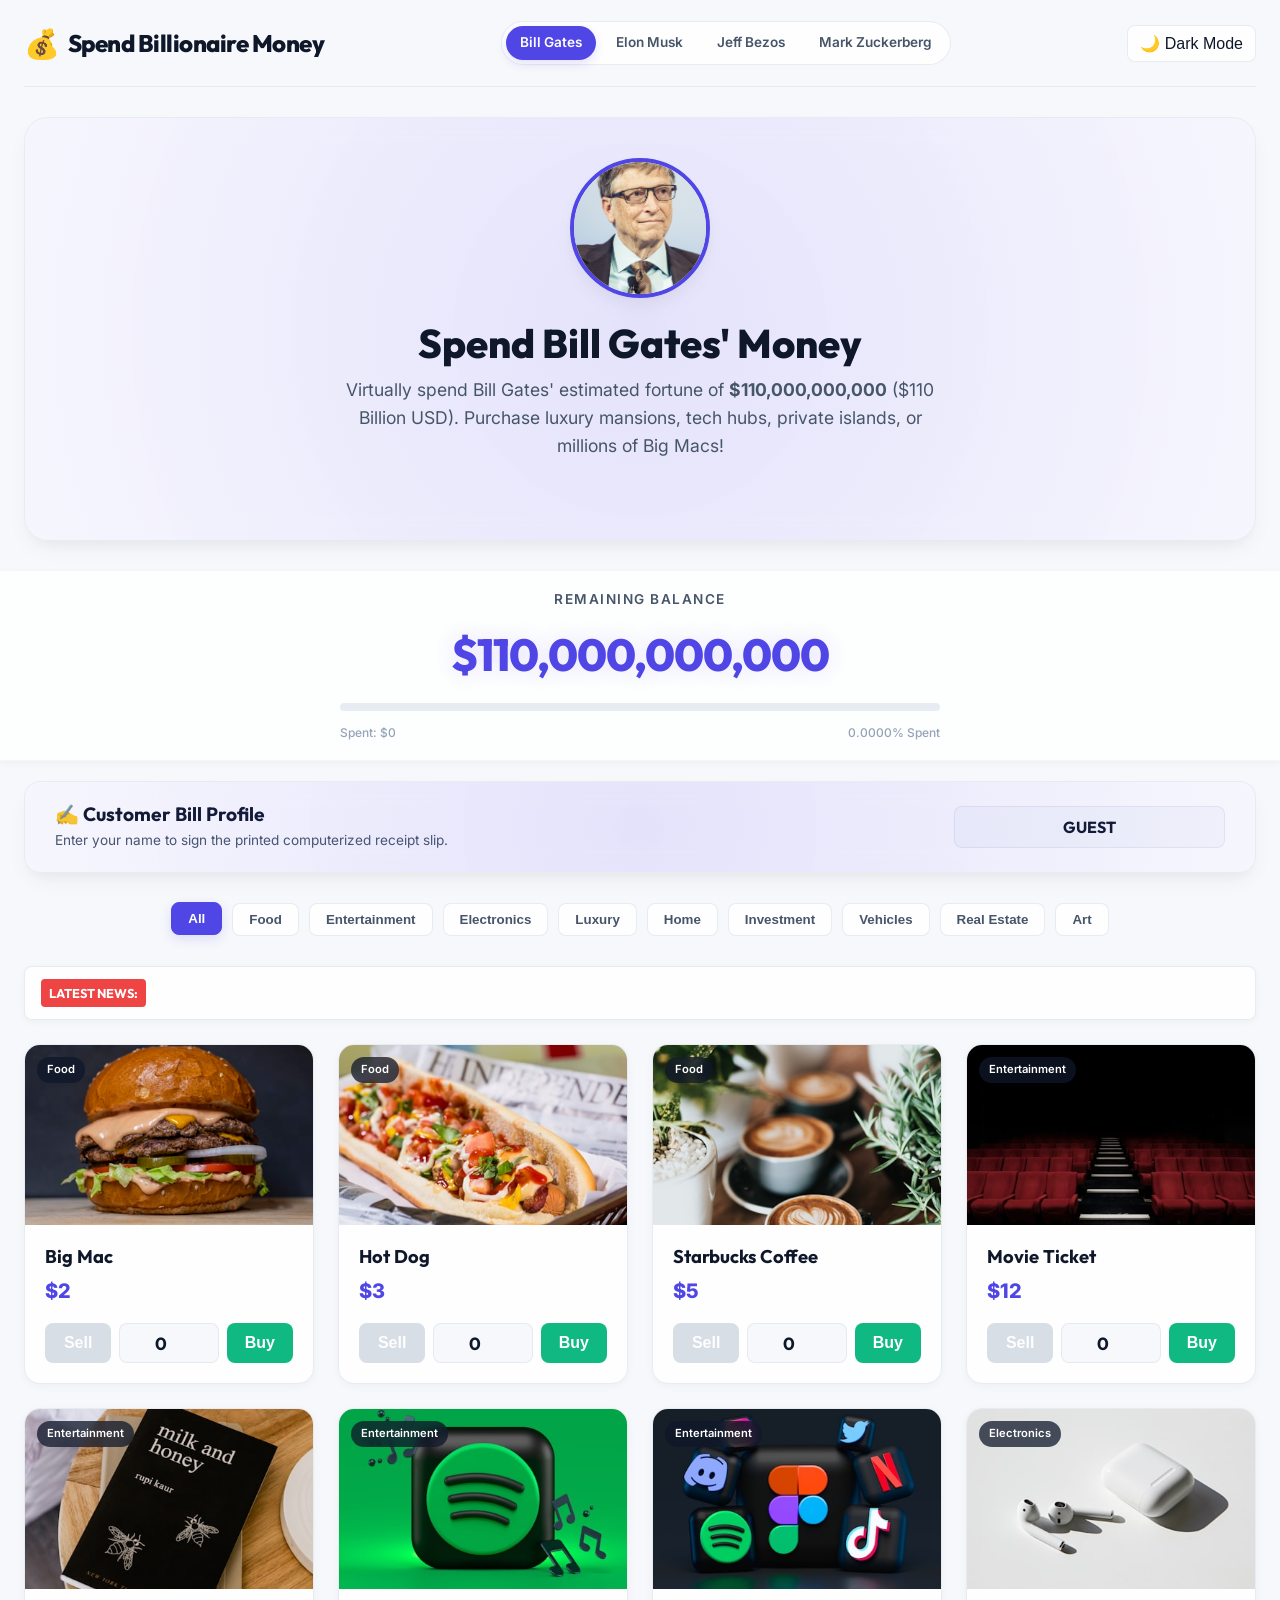
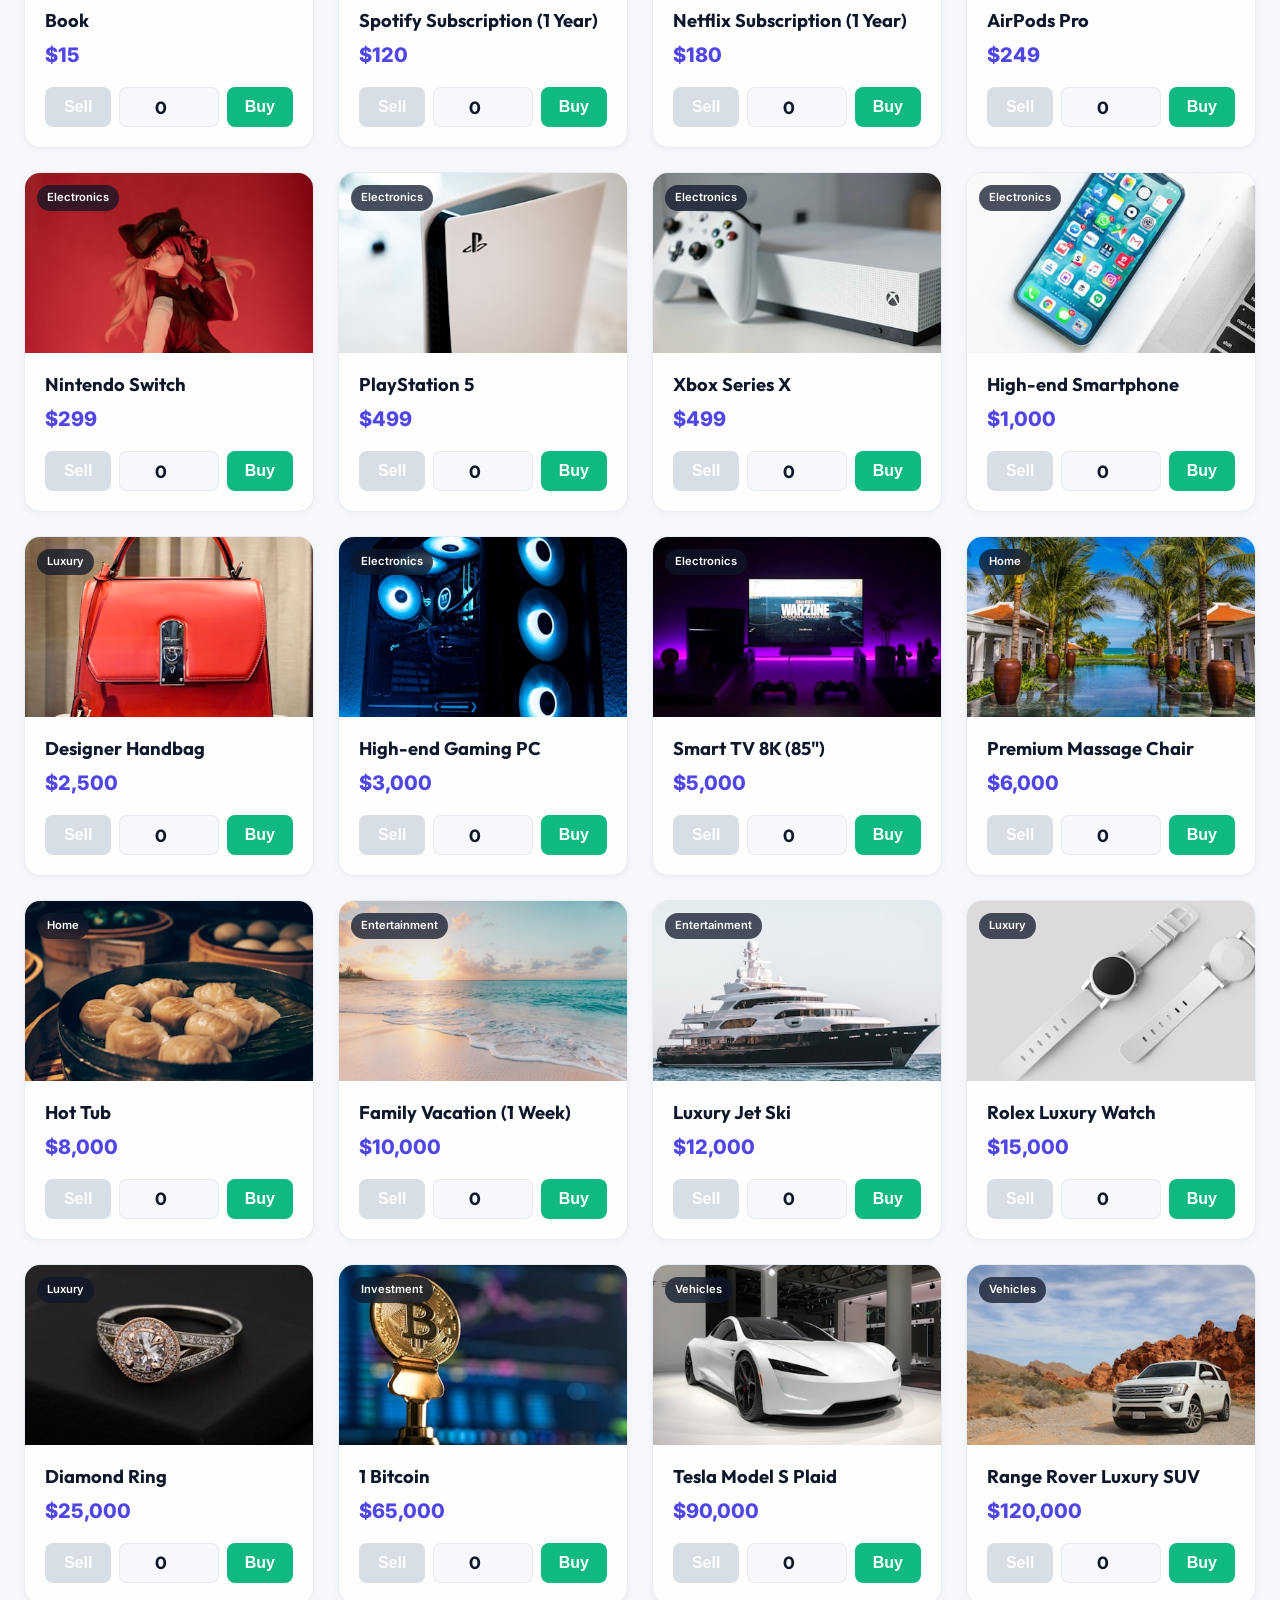
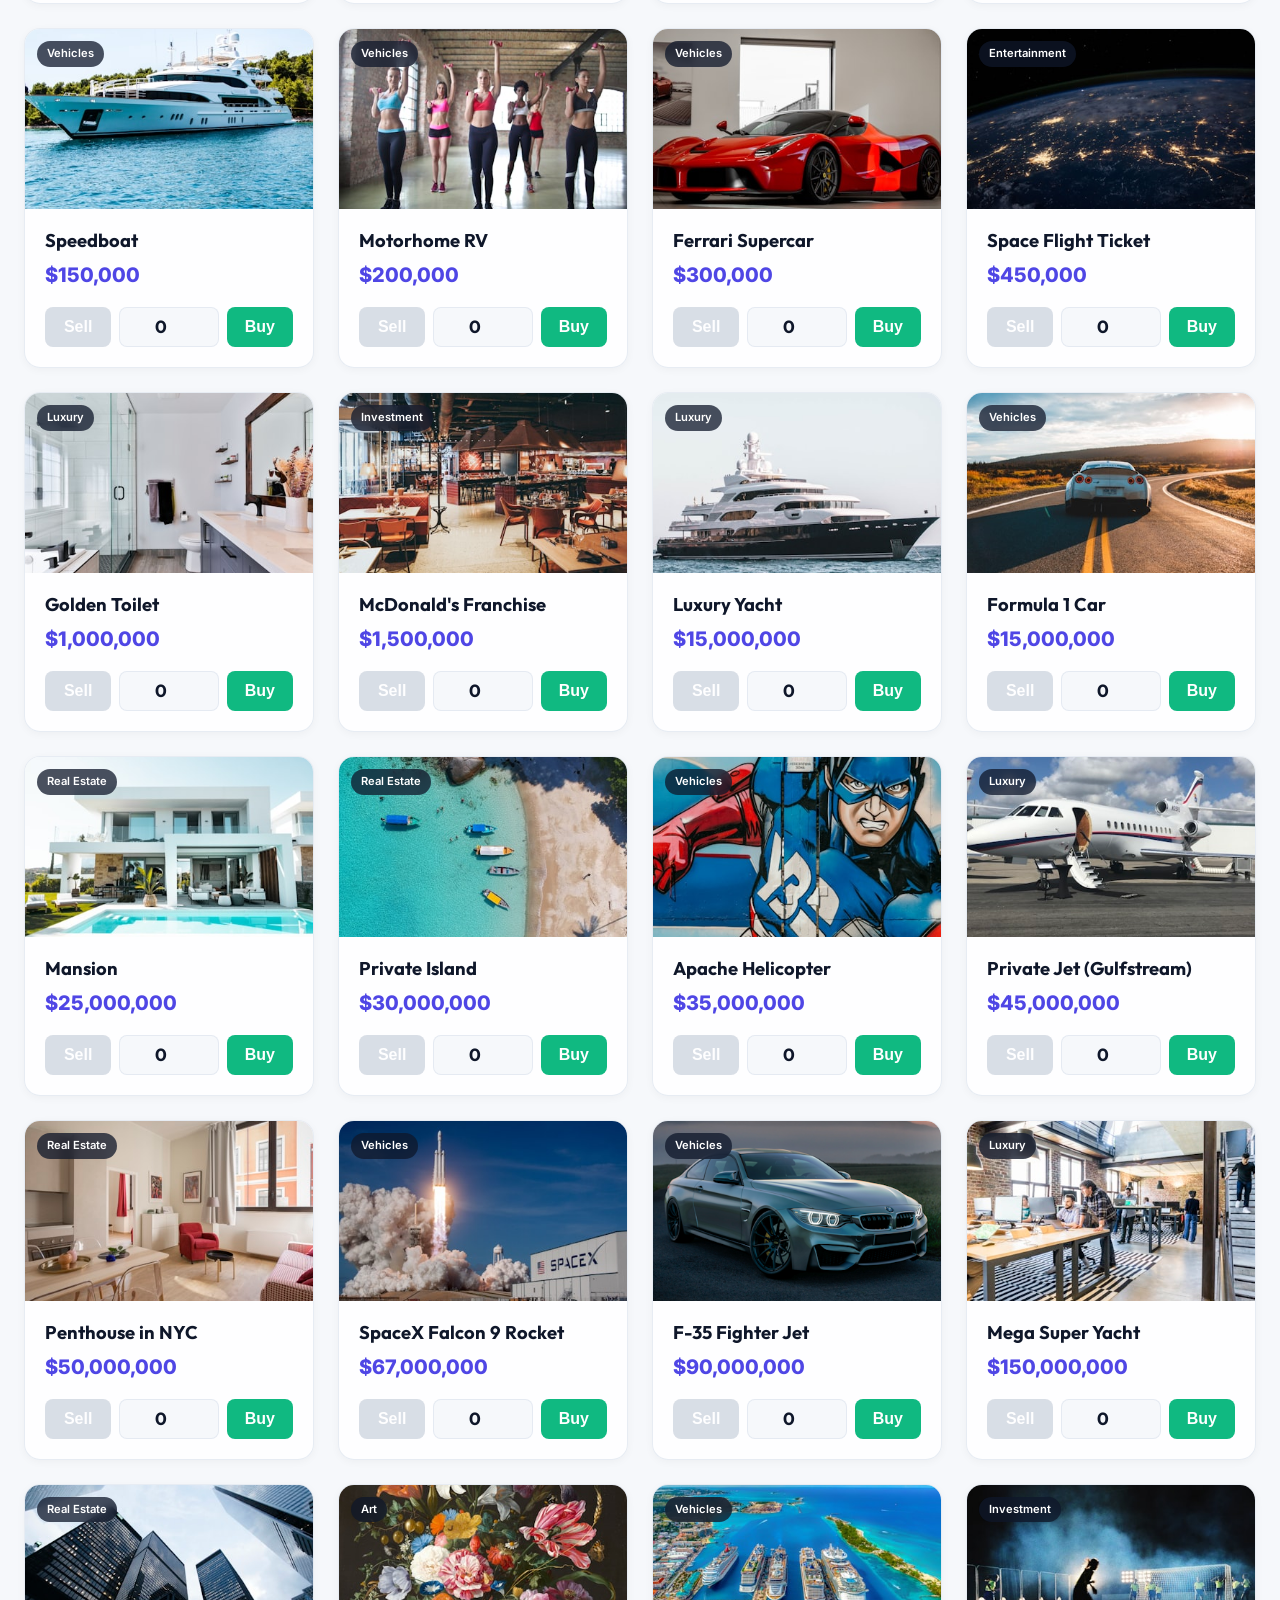
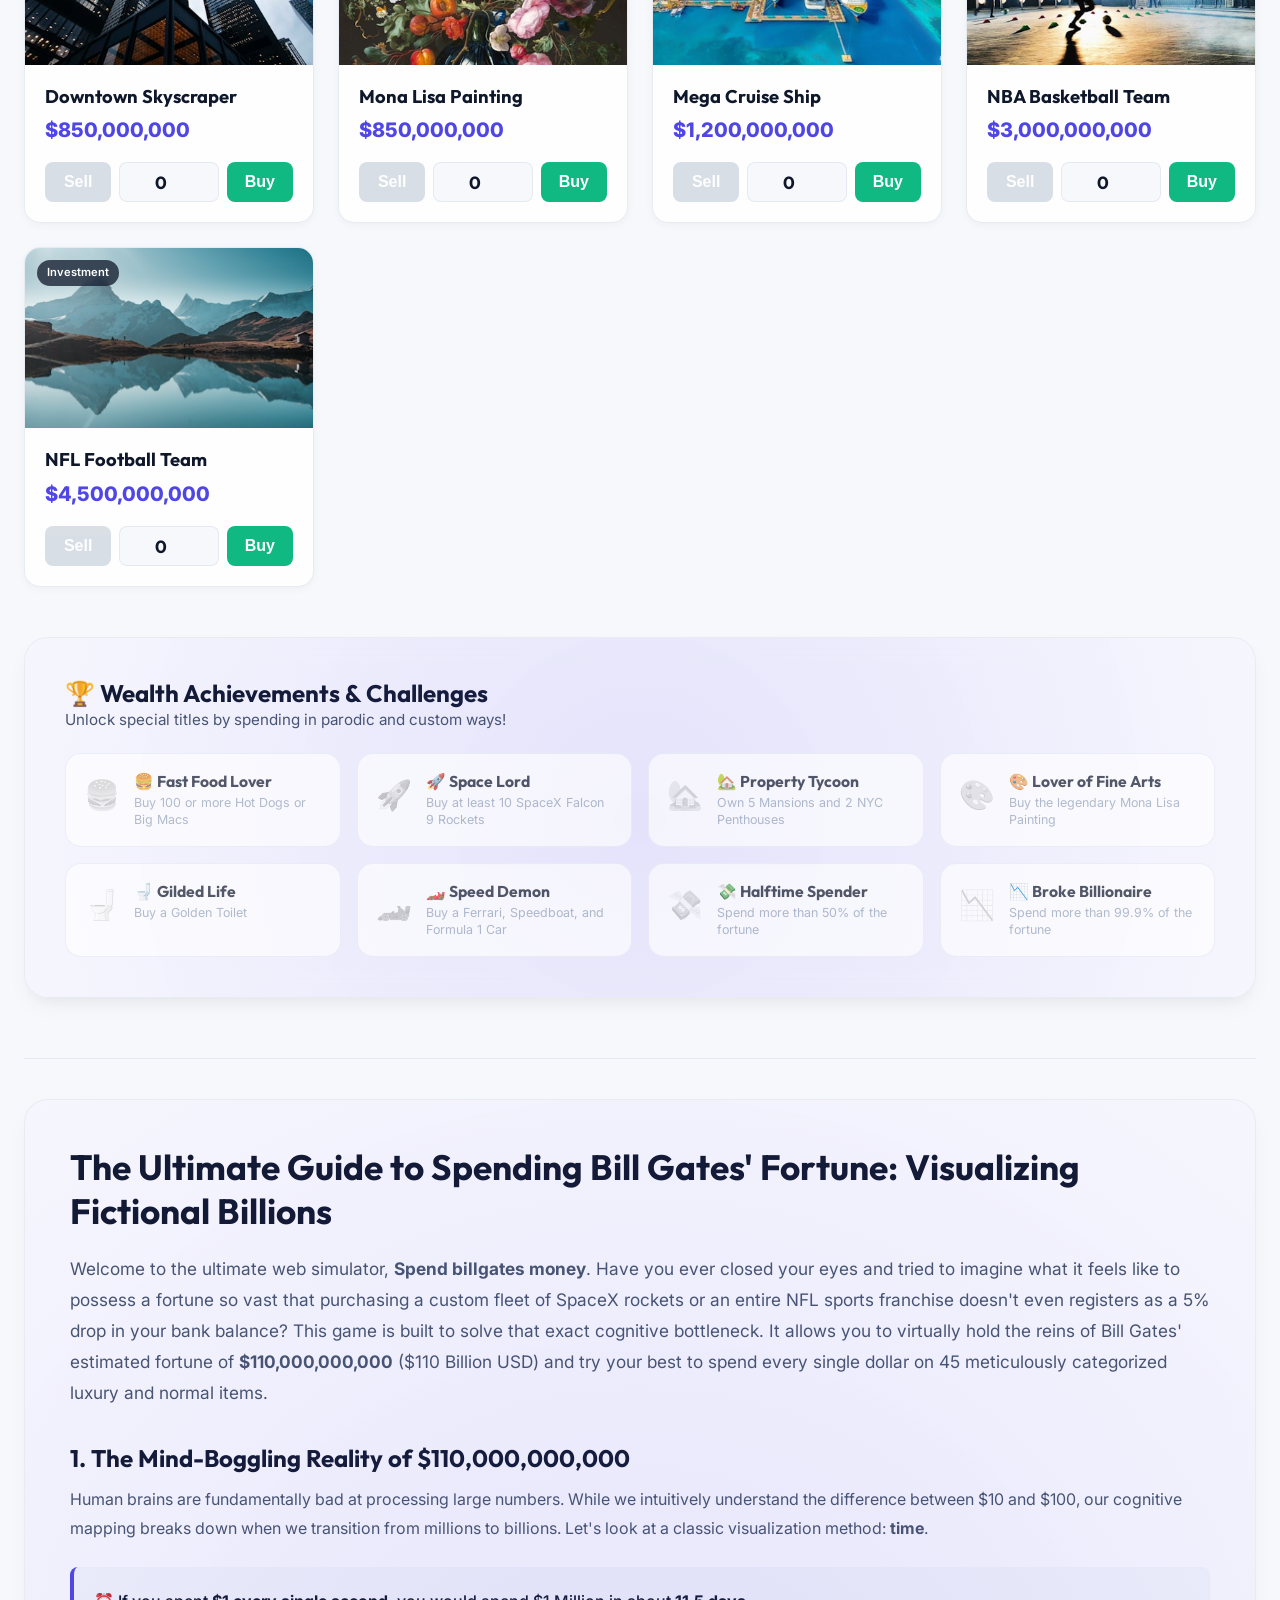
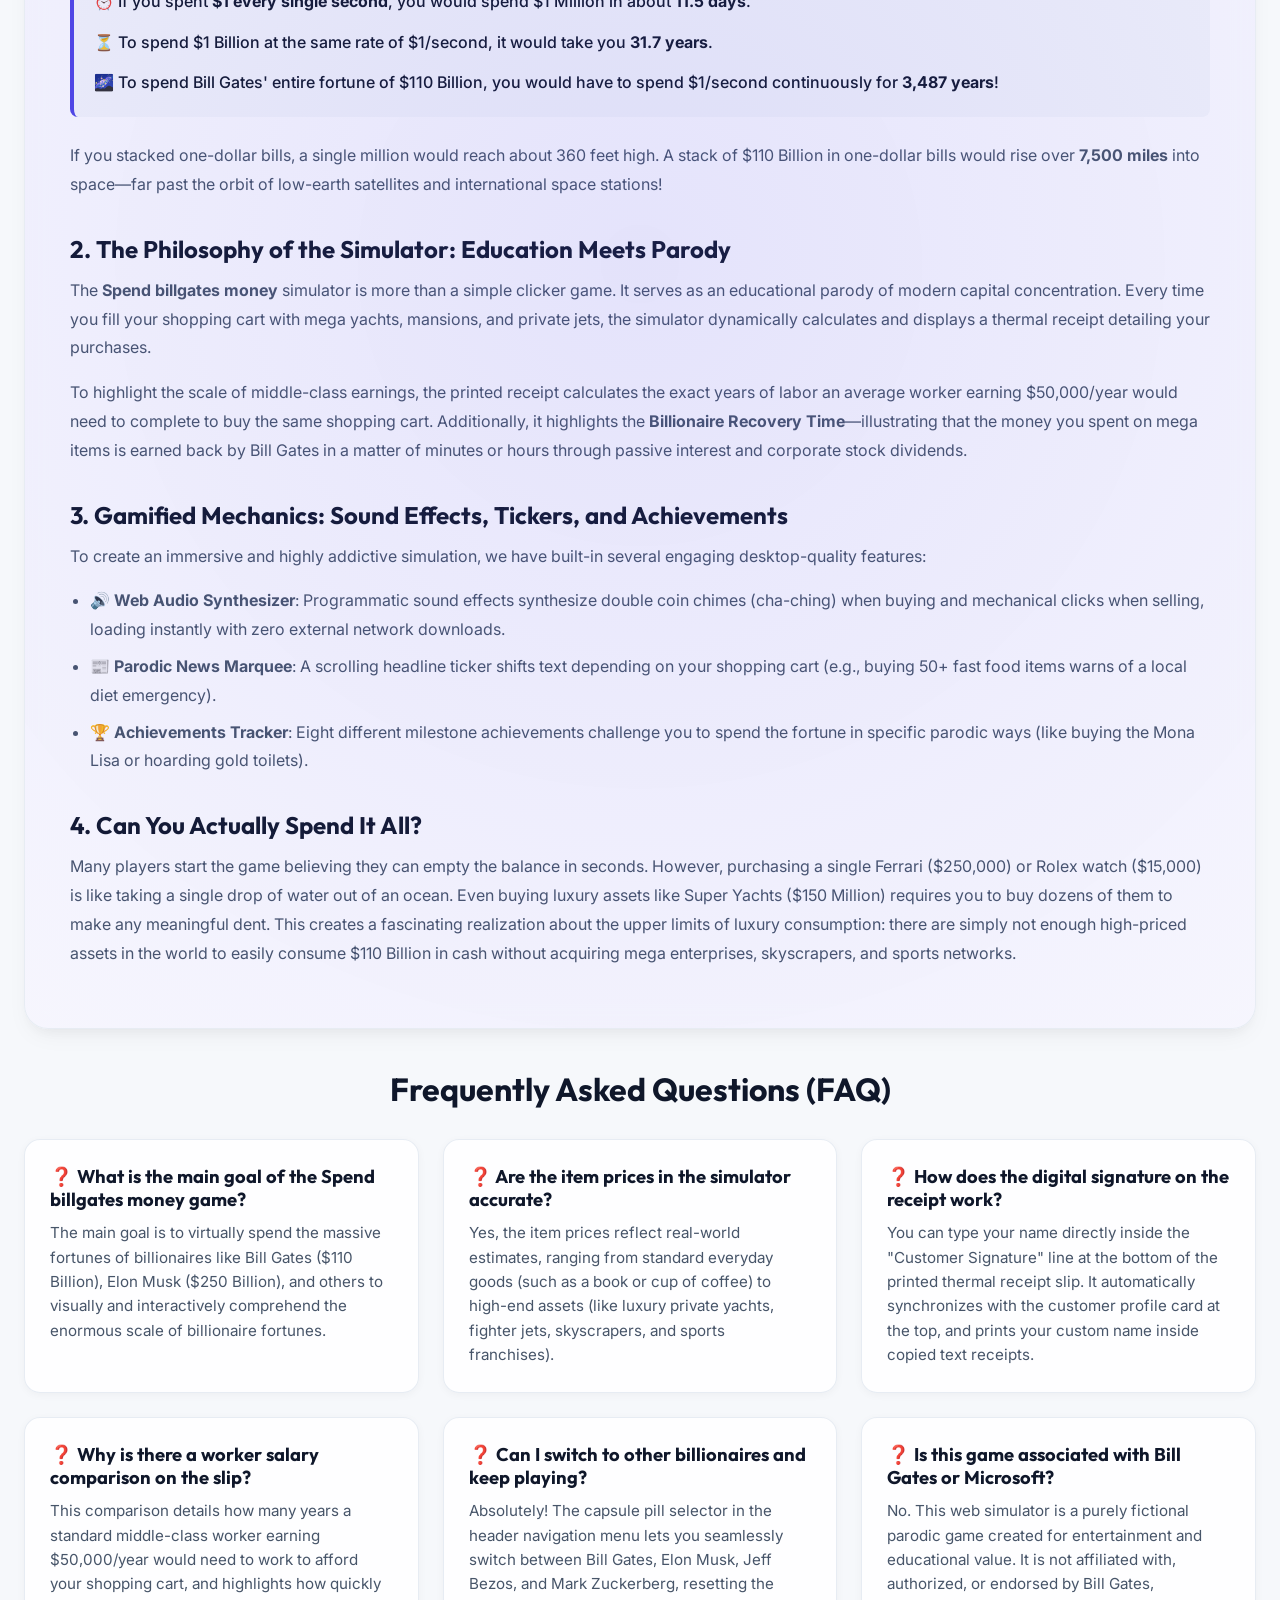
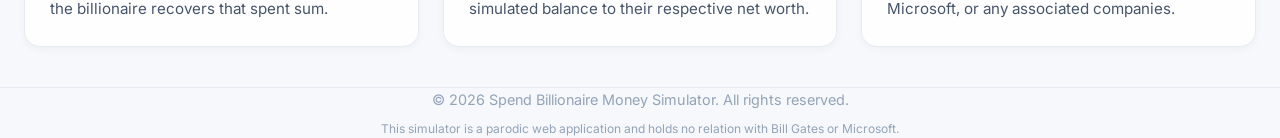
==== index.html @ e780e2b3 "Add files via upload" ====
<!DOCTYPE html>
<html lang="en" data-theme="light">
<head>
  <meta charset="UTF-8">
  <meta name="viewport" content="width=device-width, initial-scale=1.0">
  
  <!-- SEO Meta Tags -->
  <title>Spend Bill Gates Money Simulator - Virtual Game ($110 Billion)</title>
  <meta name="description" content="Play the Spend Bill Gates Money Simulator! Spend Bill Gates' massive fortune of $110 Billion on 45 luxury items, houses, and investments. Get a real-time receipt.">
  <meta name="keywords" content="spend bill gates money, bill gates simulator, bill gates money game, billionaire spending game, virtual bill gates fortune">
  <link rel="canonical" href="https://spendbillionairemoney.com/">
  
  <!-- Open Graph -->
  <meta property="og:type" content="website">
  <meta property="og:title" content="Spend Bill Gates Money Simulator - Virtual Game ($110 Billion)">
  <meta property="og:description" content="Spend Bill Gates' fortune of $110 Billion on jets, rockets, luxury yachts, and more. Generate and share your spending receipt!">
  <meta property="og:url" content="https://spendbillionairemoney.com/">
  <meta property="og:image" content="images/avatar-bill-gates.jpg">

  <!-- Style -->
  <link rel="stylesheet" href="css/style.css">

  <!-- Schema Markup -->
  <script type="application/ld+json">
  {
    "@context": "https://schema.org",
    "@type": "VideoGame",
    "name": "Spend Bill Gates Money Simulator",
    "description": "Spend Bill Gates' net worth of $110 Billion on various items in this free web simulator.",
    "genre": "Simulation",
    "playMode": "SinglePlayer",
    "applicationCategory": "Game",
    "operatingSystem": "Web Browser"
  }
  </script>
</head>
<body>

  <!-- Navigation -->
  <header class="container">
    <nav class="header-nav" style="display: flex; justify-content: space-between; align-items: center; flex-wrap: wrap; gap: 15px; padding: 20px 0;">
      <a href="index.html" class="logo" style="text-decoration: none; color: inherit; display: flex; align-items: center; gap: 8px;">
        <span class="logo-icon">💰</span> Spend Billionaire Money
      </a>
      
      <div class="nav-links-capsule">
        <a href="index.html" class="nav-link-item active-billionaire" id="nav-bill-gates">Bill Gates</a>
        <a href="spend-elon-musk-money.html" class="nav-link-item" id="nav-elon-musk">Elon Musk</a>
        <a href="spend-jeff-bezos-money.html" class="nav-link-item" id="nav-jeff-bezos">Jeff Bezos</a>
        <a href="spend-mark-zuckerberg-money.html" class="nav-link-item" id="nav-mark-zuckerberg">Mark Zuckerberg</a>
      </div>

      <div class="nav-actions">
        <button id="theme-toggle" class="theme-toggle">🌙 Dark Mode</button>
      </div>
    </nav>
  </header>

  <!-- Profile Banner -->
  <div class="container">
    <section class="hero-card">
      <div class="hero-content">
        <div class="profile-section">
          <div class="profile-avatar-container">
            <img class="profile-avatar" src="images/avatar-bill-gates.jpg" alt="Bill Gates Portrait">
          </div>
          <div>
            <h1 class="profile-title">Spend Bill Gates' Money</h1>
            <p class="profile-desc">
              Virtually spend Bill Gates' estimated fortune of <strong>$110,000,000,000</strong> ($110 Billion USD). Purchase luxury mansions, tech hubs, private islands, or millions of Big Macs!
            </p>
          </div>
        </div>
      </div>
    </section>
  </div>

  <!-- Sticky Balance Bar -->
  <div class="sticky-balance-bar">
    <div class="container balance-container">
      <div class="balance-title">Remaining Balance</div>
      <div id="balance-number" class="balance-number">$110,000,000,000</div>
      <div class="spending-progress-wrapper">
        <div id="spending-progress-bar" class="spending-progress-bar"></div>
      </div>
      <div class="spending-stats">
        <span id="stat-spent">Spent: $0</span>
        <span id="stat-percent">0.0000% Spent</span>
      </div>
    </div>
  </div>

  <!-- Filter Bar & Grid -->
  <main class="container">
    <div id="filter-bar" class="filter-bar"></div>
    <div id="items-grid" class="items-grid"></div>

    <!-- Receipt -->
    <section id="receipt-section" class="receipt-section">
      <div class="receipt-header">
        <h2 class="receipt-title">Your Receipt</h2>
        <p class="receipt-subtitle">Spend Bill Gates Money Simulator</p>
      </div>
      <div class="receipt-body">
        <div id="receipt-slip" class="receipt-slip"></div>
        <div class="receipt-actions">
          <button id="copy-receipt-btn" class="receipt-btn">📋 Copy Text Receipt</button>
          <button id="share-receipt-btn" class="receipt-btn primary">📤 Share Receipt</button>
        </div>
      </div>
    </section>
  </main>

  <!-- Screenshot Share Modal -->
  <div id="screenshot-modal" class="screenshot-modal">
    <div class="screenshot-card-wrapper">
      <button id="screenshot-close" class="screenshot-close">&times;</button>
      <div id="screenshot-slip-inner"></div>
    </div>
  </div>

  <!-- Detailed Content & FAQ Section (SEO Optimized) -->
  <section class="container" style="margin-top: 60px; margin-bottom: 40px; text-align: left;">
    <hr style="border: 0; border-top: 1px solid var(--panel-border); margin-bottom: 40px;">
    
    <!-- Long Form Article Card -->
    <div class="hero-card" style="text-align: left; padding: 45px; margin-bottom: 40px; line-height: 1.8;">
      <h2 style="font-size: 2.2rem; margin-bottom: 20px; font-family: 'Outfit', sans-serif;">The Ultimate Guide to Spending Bill Gates' Fortune: Visualizing Fictional Billions</h2>
      
      <p style="color: var(--text-secondary); margin-bottom: 24px; font-size: 1.08rem;">
        Welcome to the ultimate web simulator, <strong>Spend billgates money</strong>. Have you ever closed your eyes and tried to imagine what it feels like to possess a fortune so vast that purchasing a custom fleet of SpaceX rockets or an entire NFL sports franchise doesn't even registers as a 5% drop in your bank balance? This game is built to solve that exact cognitive bottleneck. It allows you to virtually hold the reins of Bill Gates' estimated fortune of <strong>$110,000,000,000</strong> ($110 Billion USD) and try your best to spend every single dollar on 45 meticulously categorized luxury and normal items.
      </p>

      <h3 style="font-size: 1.5rem; margin-top: 35px; margin-bottom: 12px; font-family: 'Outfit', sans-serif;">1. The Mind-Boggling Reality of $110,000,000,000</h3>
      <p style="color: var(--text-secondary); margin-bottom: 16px; font-size: 1rem;">
        Human brains are fundamentally bad at processing large numbers. While we intuitively understand the difference between $10 and $100, our cognitive mapping breaks down when we transition from millions to billions. Let's look at a classic visualization method: <strong>time</strong>.
      </p>
      <div style="background: var(--bg-color); border-left: 4px solid var(--accent-color); padding: 20px; margin: 24px 0; border-radius: var(--radius-sm);">
        <ul style="list-style-type: none; display: flex; flex-direction: column; gap: 12px; color: var(--text-primary); font-weight: 500;">
          <li>⏰ If you spent <strong>$1 every single second</strong>, you would spend $1 Million in about <strong>11.5 days</strong>.</li>
          <li>⏳ To spend $1 Billion at the same rate of $1/second, it would take you <strong>31.7 years</strong>.</li>
          <li>🌌 To spend Bill Gates' entire fortune of $110 Billion, you would have to spend $1/second continuously for <strong>3,487 years</strong>!</li>
        </ul>
      </div>
      <p style="color: var(--text-secondary); margin-bottom: 16px; font-size: 1rem;">
        If you stacked one-dollar bills, a single million would reach about 360 feet high. A stack of $110 Billion in one-dollar bills would rise over <strong>7,500 miles</strong> into space—far past the orbit of low-earth satellites and international space stations!
      </p>

      <h3 style="font-size: 1.5rem; margin-top: 35px; margin-bottom: 12px; font-family: 'Outfit', sans-serif;">2. The Philosophy of the Simulator: Education Meets Parody</h3>
      <p style="color: var(--text-secondary); margin-bottom: 16px; font-size: 1rem;">
        The <strong>Spend billgates money</strong> simulator is more than a simple clicker game. It serves as an educational parody of modern capital concentration. Every time you fill your shopping cart with mega yachts, mansions, and private jets, the simulator dynamically calculates and displays a thermal receipt detailing your purchases. 
      </p>
      <p style="color: var(--text-secondary); margin-bottom: 16px; font-size: 1rem;">
        To highlight the scale of middle-class earnings, the printed receipt calculates the exact years of labor an average worker earning $50,000/year would need to complete to buy the same shopping cart. Additionally, it highlights the <strong>Billionaire Recovery Time</strong>—illustrating that the money you spent on mega items is earned back by Bill Gates in a matter of minutes or hours through passive interest and corporate stock dividends.
      </p>

      <h3 style="font-size: 1.5rem; margin-top: 35px; margin-bottom: 12px; font-family: 'Outfit', sans-serif;">3. Gamified Mechanics: Sound Effects, Tickers, and Achievements</h3>
      <p style="color: var(--text-secondary); margin-bottom: 16px; font-size: 1rem;">
        To create an immersive and highly addictive simulation, we have built-in several engaging desktop-quality features:
      </p>
      <ul style="color: var(--text-secondary); margin-left: 20px; margin-bottom: 24px; display: flex; flex-direction: column; gap: 8px;">
        <li>🔊 <strong>Web Audio Synthesizer</strong>: Programmatic sound effects synthesize double coin chimes (cha-ching) when buying and mechanical clicks when selling, loading instantly with zero external network downloads.</li>
        <li>📰 <strong>Parodic News Marquee</strong>: A scrolling headline ticker shifts text depending on your shopping cart (e.g., buying 50+ fast food items warns of a local diet emergency).</li>
        <li>🏆 <strong>Achievements Tracker</strong>: Eight different milestone achievements challenge you to spend the fortune in specific parodic ways (like buying the Mona Lisa or hoarding gold toilets).</li>
      </ul>

      <h3 style="font-size: 1.5rem; margin-top: 35px; margin-bottom: 12px; font-family: 'Outfit', sans-serif;">4. Can You Actually Spend It All?</h3>
      <p style="color: var(--text-secondary); margin-bottom: 16px; font-size: 1rem;">
        Many players start the game believing they can empty the balance in seconds. However, purchasing a single Ferrari ($250,000) or Rolex watch ($15,000) is like taking a single drop of water out of an ocean. Even buying luxury assets like Super Yachts ($150 Million) requires you to buy dozens of them to make any meaningful dent. This creates a fascinating realization about the upper limits of luxury consumption: there are simply not enough high-priced assets in the world to easily consume $110 Billion in cash without acquiring mega enterprises, skyscrapers, and sports networks.
      </p>
    </div>

    <!-- Expanded FAQ Accordion Grid -->
    <div style="margin-bottom: 40px;">
      <h2 style="text-align: center; margin-bottom: 30px; font-size: 2rem; font-family: 'Outfit', sans-serif;">Frequently Asked Questions (FAQ)</h2>
      <div style="display: grid; grid-template-columns: repeat(auto-fit, minmax(320px, 1fr)); gap: 24px;">
        
        <!-- FAQ 1 -->
        <div style="background: var(--panel-bg); border: 1px solid var(--panel-border); padding: 25px; border-radius: var(--radius-md); box-shadow: var(--shadow-sm); display: flex; flex-direction: column; justify-content: flex-start;">
          <h3 style="font-size: 1.15rem; margin-bottom: 10px; display: flex; align-items: center; gap: 8px; font-family: 'Outfit', sans-serif;">❓ What is the main goal of the Spend billgates money game?</h3>
          <p style="color: var(--text-secondary); font-size: 0.95rem; line-height: 1.6;">
            The main goal is to virtually spend the massive fortunes of billionaires like Bill Gates ($110 Billion), Elon Musk ($250 Billion), and others to visually and interactively comprehend the enormous scale of billionaire fortunes.
          </p>
        </div>
        
        <!-- FAQ 2 -->
        <div style="background: var(--panel-bg); border: 1px solid var(--panel-border); padding: 25px; border-radius: var(--radius-md); box-shadow: var(--shadow-sm); display: flex; flex-direction: column; justify-content: flex-start;">
          <h3 style="font-size: 1.15rem; margin-bottom: 10px; display: flex; align-items: center; gap: 8px; font-family: 'Outfit', sans-serif;">❓ Are the item prices in the simulator accurate?</h3>
          <p style="color: var(--text-secondary); font-size: 0.95rem; line-height: 1.6;">
            Yes, the item prices reflect real-world estimates, ranging from standard everyday goods (such as a book or cup of coffee) to high-end assets (like luxury private yachts, fighter jets, skyscrapers, and sports franchises).
          </p>
        </div>

        <!-- FAQ 3 -->
        <div style="background: var(--panel-bg); border: 1px solid var(--panel-border); padding: 25px; border-radius: var(--radius-md); box-shadow: var(--shadow-sm); display: flex; flex-direction: column; justify-content: flex-start;">
          <h3 style="font-size: 1.15rem; margin-bottom: 10px; display: flex; align-items: center; gap: 8px; font-family: 'Outfit', sans-serif;">❓ How does the digital signature on the receipt work?</h3>
          <p style="color: var(--text-secondary); font-size: 0.95rem; line-height: 1.6;">
            You can type your name directly inside the "Customer Signature" line at the bottom of the printed thermal receipt slip. It automatically synchronizes with the customer profile card at the top, and prints your custom name inside copied text receipts.
          </p>
        </div>

        <!-- FAQ 4 -->
        <div style="background: var(--panel-bg); border: 1px solid var(--panel-border); padding: 25px; border-radius: var(--radius-md); box-shadow: var(--shadow-sm); display: flex; flex-direction: column; justify-content: flex-start;">
          <h3 style="font-size: 1.15rem; margin-bottom: 10px; display: flex; align-items: center; gap: 8px; font-family: 'Outfit', sans-serif;">❓ Why is there a worker salary comparison on the slip?</h3>
          <p style="color: var(--text-secondary); font-size: 0.95rem; line-height: 1.6;">
            This comparison details how many years a standard middle-class worker earning $50,000/year would need to work to afford your shopping cart, and highlights how quickly the billionaire recovers that spent sum.
          </p>
        </div>

        <!-- FAQ 5 -->
        <div style="background: var(--panel-bg); border: 1px solid var(--panel-border); padding: 25px; border-radius: var(--radius-md); box-shadow: var(--shadow-sm); display: flex; flex-direction: column; justify-content: flex-start;">
          <h3 style="font-size: 1.15rem; margin-bottom: 10px; display: flex; align-items: center; gap: 8px; font-family: 'Outfit', sans-serif;">❓ Can I switch to other billionaires and keep playing?</h3>
          <p style="color: var(--text-secondary); font-size: 0.95rem; line-height: 1.6;">
            Absolutely! The capsule pill selector in the header navigation menu lets you seamlessly switch between Bill Gates, Elon Musk, Jeff Bezos, and Mark Zuckerberg, resetting the simulated balance to their respective net worth.
          </p>
        </div>

        <!-- FAQ 6 -->
        <div style="background: var(--panel-bg); border: 1px solid var(--panel-border); padding: 25px; border-radius: var(--radius-md); box-shadow: var(--shadow-sm); display: flex; flex-direction: column; justify-content: flex-start;">
          <h3 style="font-size: 1.15rem; margin-bottom: 10px; display: flex; align-items: center; gap: 8px; font-family: 'Outfit', sans-serif;">❓ Is this game associated with Bill Gates or Microsoft?</h3>
          <p style="color: var(--text-secondary); font-size: 0.95rem; line-height: 1.6;">
            No. This web simulator is a purely fictional parodic game created for entertainment and educational value. It is not affiliated with, authorized, or endorsed by Bill Gates, Microsoft, or any associated companies.
          </p>
        </div>

      </div>
    </div>
  </section>

  <!-- Footer -->
  <footer class="container">
    <p>&copy; 2026 Spend Billionaire Money Simulator. All rights reserved.</p>
    <p style="font-size: 0.75rem; margin-top: 8px; color: var(--text-muted);">This simulator is a parodic web application and holds no relation with Bill Gates or Microsoft.</p>
  </footer>

  <!-- Setup Global Variables for Page & Load Controller Scripts -->
  <script>
    window.billionaireName = "Bill Gates";
    window.billionaireFortune = 110000000000;
  </script>
  <script src="js/items.js"></script>
  <script src="js/app.js"></script>
</body>
</html>
---- css/style.css ----
/* 
   Spend Billionaire Money Simulator - Style Sheet
   Includes Glassmorphism, Theme Variables, Grid Layouts, and Micro-animations.
*/

@import url('https://fonts.googleapis.com/css2?family=Courier+Prime:wght@400;700&family=Inter:wght@300;400;500;600;700&family=Outfit:wght@400;500;600;700;800&display=swap');

/* --- Custom Variables & Palette --- */
:root {
  /* Light Mode Palette */
  --bg-color: #f6f8fb;
  --panel-bg: rgba(255, 255, 255, 0.85);
  --panel-border: rgba(226, 232, 240, 0.8);
  --text-primary: #0f172a;
  --text-secondary: #475569;
  --text-muted: #94a3b8;
  
  --accent-color: #4f46e5; /* Indigo */
  --accent-glow: rgba(79, 70, 229, 0.15);
  
  --buy-btn: #10b981; /* Emerald */
  --buy-btn-hover: #059669;
  --sell-btn: #ef4444; /* Rose */
  --sell-btn-hover: #dc2626;
  
  --sticky-bg: rgba(255, 255, 255, 0.8);
  --sticky-border: rgba(241, 245, 249, 0.8);
  --shadow-sm: 0 2px 8px rgba(0, 0, 0, 0.04);
  --shadow-md: 0 10px 25px -5px rgba(0, 0, 0, 0.05), 0 8px 16px -6px rgba(0, 0, 0, 0.05);
  --shadow-lg: 0 25px 50px -12px rgba(0, 0, 0, 0.08);
  
  --radius-sm: 8px;
  --radius-md: 16px;
  --radius-lg: 24px;
}

[data-theme="dark"] {
  /* Dark Mode Palette */
  --bg-color: #0b0f19;
  --panel-bg: rgba(17, 24, 39, 0.8);
  --panel-border: rgba(31, 41, 55, 0.8);
  --text-primary: #f8fafc;
  --text-secondary: #cbd5e1;
  --text-muted: #64748b;
  
  --accent-color: #818cf8;
  --accent-glow: rgba(129, 140, 248, 0.25);
  
  --buy-btn: #34d399;
  --buy-btn-hover: #10b981;
  --sell-btn: #f87171;
  --sell-btn-hover: #ef4444;
  
  --sticky-bg: rgba(11, 15, 25, 0.85);
  --sticky-border: rgba(31, 41, 55, 0.8);
  --shadow-sm: 0 2px 8px rgba(0, 0, 0, 0.2);
  --shadow-md: 0 10px 25px -5px rgba(0, 0, 0, 0.3), 0 8px 16px -6px rgba(0, 0, 0, 0.3);
  --shadow-lg: 0 25px 50px -12px rgba(0, 0, 0, 0.45);
}

/* --- Base Reset --- */
* {
  box-sizing: border-box;
  margin: 0;
  padding: 0;
}

body {
  font-family: 'Inter', sans-serif;
  background-color: var(--bg-color);
  color: var(--text-primary);
  line-height: 1.6;
  transition: background-color 0.3s ease, color 0.3s ease;
  overflow-x: hidden;
}

h1, h2, h3, h4, h5, h6 {
  font-family: 'Outfit', sans-serif;
  font-weight: 700;
  color: var(--text-primary);
  line-height: 1.25;
}

a {
  color: var(--accent-color);
  text-decoration: none;
  transition: color 0.2s ease;
}

a:hover {
  text-decoration: underline;
}

/* --- Layout Structure --- */
.container {
  max-width: 1280px;
  margin: 0 auto;
  padding: 0 24px;
}

/* --- Navigation & Theme Switcher --- */
.header-nav {
  display: flex;
  justify-content: space-between;
  align-items: center;
  padding: 20px 0;
  border-bottom: 1px solid var(--panel-border);
}

.logo {
  font-family: 'Outfit', sans-serif;
  font-size: 1.5rem;
  font-weight: 800;
  letter-spacing: -0.5px;
  display: flex;
  align-items: center;
  gap: 8px;
}

.logo-icon {
  font-size: 1.8rem;
}

.nav-actions {
  display: flex;
  align-items: center;
  gap: 16px;
}

.nav-links {
  display: flex;
  gap: 20px;
  list-style: none;
}

.nav-links a {
  font-weight: 500;
  color: var(--text-secondary);
}

.nav-links a:hover {
  color: var(--accent-color);
  text-decoration: none;
}

.theme-toggle {
  background: none;
  border: 1px solid var(--panel-border);
  color: var(--text-primary);
  cursor: pointer;
  padding: 8px 12px;
  border-radius: var(--radius-sm);
  display: flex;
  align-items: center;
  justify-content: center;
  font-size: 1rem;
  transition: all 0.2s;
  background-color: var(--panel-bg);
}

.theme-toggle:hover {
  border-color: var(--accent-color);
  transform: translateY(-1px);
}

/* --- Glassmorphic Hero Cards --- */
.hero-card {
  background: var(--panel-bg);
  border: 1px solid var(--panel-border);
  backdrop-filter: blur(12px);
  -webkit-backdrop-filter: blur(12px);
  border-radius: var(--radius-lg);
  padding: 40px;
  margin-top: 30px;
  margin-bottom: 30px;
  box-shadow: var(--shadow-md);
  text-align: center;
  position: relative;
  overflow: hidden;
}

.hero-card::before {
  content: '';
  position: absolute;
  top: -50%;
  left: -50%;
  width: 200%;
  height: 200%;
  background: radial-gradient(circle, var(--accent-glow) 0%, transparent 70%);
  z-index: 0;
  pointer-events: none;
}

.hero-content {
  position: relative;
  z-index: 1;
}

/* --- Billionaire Profile Header --- */
.profile-section {
  display: flex;
  flex-direction: column;
  align-items: center;
  gap: 20px;
  margin-bottom: 40px;
}

.profile-avatar-container {
  width: 140px;
  height: 140px;
  border-radius: 50%;
  overflow: hidden;
  border: 4px solid var(--accent-color);
  box-shadow: var(--shadow-md);
  position: relative;
}

.profile-avatar {
  width: 100%;
  height: 100%;
  object-fit: cover;
}

.profile-title {
  font-size: 2.5rem;
  font-weight: 800;
  margin-bottom: 8px;
}

.profile-desc {
  font-size: 1.1rem;
  color: var(--text-secondary);
  max-width: 600px;
  margin: 0 auto;
}

/* --- Sticky Balance Tracker Banner --- */
.sticky-balance-bar {
  position: sticky;
  top: 0;
  z-index: 100;
  background: var(--sticky-bg);
  border-bottom: 1px solid var(--sticky-border);
  backdrop-filter: blur(16px);
  -webkit-backdrop-filter: blur(16px);
  padding: 18px 0;
  box-shadow: var(--shadow-sm);
  transition: all 0.3s;
}

.balance-container {
  display: flex;
  flex-direction: column;
  align-items: center;
  justify-content: center;
  gap: 8px;
}

.balance-title {
  font-size: 0.85rem;
  text-transform: uppercase;
  letter-spacing: 1.5px;
  color: var(--text-secondary);
  font-weight: 600;
}

.balance-number {
  font-family: 'Outfit', sans-serif;
  font-size: 2.8rem;
  font-weight: 800;
  color: var(--accent-color);
  letter-spacing: -1px;
  text-shadow: 0 0 20px var(--accent-glow);
  transition: color 0.1s ease;
}

.spending-progress-wrapper {
  width: 100%;
  max-width: 600px;
  height: 8px;
  background: var(--panel-border);
  border-radius: 4px;
  overflow: hidden;
  margin-top: 4px;
  position: relative;
}

.spending-progress-bar {
  height: 100%;
  width: 0%;
  background: linear-gradient(90deg, var(--accent-color), var(--buy-btn));
  border-radius: 4px;
  transition: width 0.3s cubic-bezier(0.1, 0.8, 0.3, 1);
}

.spending-stats {
  display: flex;
  justify-content: space-between;
  width: 100%;
  max-width: 600px;
  font-size: 0.75rem;
  color: var(--text-muted);
  font-weight: 500;
  margin-top: 4px;
}

/* --- Category Filter Bar --- */
.filter-bar {
  display: flex;
  justify-content: center;
  gap: 10px;
  margin: 30px 0;
  flex-wrap: wrap;
}

.filter-btn {
  background: var(--panel-bg);
  border: 1px solid var(--panel-border);
  color: var(--text-secondary);
  padding: 8px 16px;
  border-radius: var(--radius-sm);
  cursor: pointer;
  font-weight: 600;
  transition: all 0.2s ease;
}

.filter-btn:hover, .filter-btn.active {
  background: var(--accent-color);
  color: #fff;
  border-color: var(--accent-color);
  box-shadow: 0 4px 12px var(--accent-glow);
  transform: translateY(-1px);
}

/* --- Items Grid --- */
.items-grid {
  display: grid;
  grid-template-columns: repeat(auto-fill, minmax(250px, 1fr));
  gap: 24px;
  margin-bottom: 50px;
}

.item-card {
  background: var(--panel-bg);
  border: 1px solid var(--panel-border);
  border-radius: var(--radius-md);
  overflow: hidden;
  box-shadow: var(--shadow-sm);
  transition: all 0.3s cubic-bezier(0.4, 0, 0.2, 1);
  display: flex;
  flex-direction: column;
}

.item-card:hover {
  transform: translateY(-6px);
  box-shadow: var(--shadow-md);
  border-color: var(--accent-color);
}

.item-img-container {
  height: 180px;
  position: relative;
  overflow: hidden;
  background-color: #e2e8f0;
}

.item-img {
  width: 100%;
  height: 100%;
  object-fit: cover;
  transition: transform 0.5s ease;
}

.item-card:hover .item-img {
  transform: scale(1.06);
}

.item-badge {
  position: absolute;
  top: 12px;
  left: 12px;
  background: rgba(15, 23, 42, 0.75);
  color: #fff;
  padding: 4px 10px;
  font-size: 0.7rem;
  font-weight: 600;
  border-radius: 20px;
  backdrop-filter: blur(4px);
}

.item-info {
  padding: 20px;
  flex-grow: 1;
  display: flex;
  flex-direction: column;
}

.item-name {
  font-size: 1.15rem;
  font-weight: 700;
  margin-bottom: 6px;
  line-height: 1.3;
}

.item-price {
  font-size: 1.25rem;
  color: var(--accent-color);
  font-weight: 800;
  margin-bottom: 16px;
  margin-top: auto;
}

.item-controls {
  display: grid;
  grid-template-columns: 2fr 3fr 2fr;
  gap: 8px;
  align-items: center;
}

.control-btn {
  border: none;
  color: #fff;
  font-size: 1rem;
  font-weight: 700;
  height: 40px;
  border-radius: var(--radius-sm);
  cursor: pointer;
  transition: all 0.2s ease;
  display: flex;
  align-items: center;
  justify-content: center;
}

.control-btn.sell {
  background-color: var(--sell-btn);
}

.control-btn.sell:hover:not(:disabled) {
  background-color: var(--sell-btn-hover);
}

.control-btn.buy {
  background-color: var(--buy-btn);
}

.control-btn.buy:hover:not(:disabled) {
  background-color: var(--buy-btn-hover);
}

.control-btn:disabled {
  background-color: var(--text-muted);
  opacity: 0.35;
  cursor: not-allowed;
}

.item-qty-input {
  width: 100%;
  height: 40px;
  border: 1px solid var(--panel-border);
  background: var(--bg-color);
  color: var(--text-primary);
  text-align: center;
  font-family: 'Outfit', sans-serif;
  font-size: 1.1rem;
  font-weight: 700;
  border-radius: var(--radius-sm);
  outline: none;
  transition: border-color 0.2s;
}

.item-qty-input:focus {
  border-color: var(--accent-color);
}

/* --- Thermal Print Receipt --- */
.receipt-section {
  max-width: 440px;
  margin: 40px auto 60px;
  display: none;
  animation: slideUp 0.4s ease-out;
}

@keyframes slideUp {
  from { opacity: 0; transform: translateY(20px); }
  to { opacity: 1; transform: translateY(0); }
}

.receipt-slip {
  background: #fdfbf7;
  color: #1a1a1a;
  padding: 35px 24px 25px;
  font-family: 'Courier Prime', 'Courier New', monospace;
  position: relative;
  box-shadow: 0 15px 35px rgba(0, 0, 0, 0.12), 0 3px 10px rgba(0, 0, 0, 0.05);
  margin: 0 auto;
  border-left: 1px solid rgba(0, 0, 0, 0.03);
  border-right: 1px solid rgba(0, 0, 0, 0.03);
}

/* Jagged top/bottom edge for real paper rip look */
.receipt-slip::before {
  content: "";
  position: absolute;
  top: -8px;
  left: 0;
  width: 100%;
  height: 8px;
  background: linear-gradient(-135deg, transparent 4px, #fdfbf7 0), linear-gradient(135deg, transparent 4px, #fdfbf7 0);
  background-position: left top;
  background-repeat: repeat-x;
  background-size: 8px 8px;
  z-index: 10;
}

.receipt-slip::after {
  content: "";
  position: absolute;
  bottom: -8px;
  left: 0;
  width: 100%;
  height: 8px;
  background: linear-gradient(-45deg, transparent 4px, #fdfbf7 0), linear-gradient(45deg, transparent 4px, #fdfbf7 0);
  background-position: left bottom;
  background-repeat: repeat-x;
  background-size: 8px 8px;
  z-index: 10;
}

/* Ensure receipt elements have pure black ink font */
.receipt-slip h2, .receipt-slip h3, .receipt-slip p, .receipt-slip span, .receipt-slip div, .receipt-slip td {
  color: #1a1a1a !important;
  font-family: 'Courier Prime', 'Courier New', monospace !important;
}

.receipt-slip-title {
  font-size: 1.35rem;
  font-weight: 700;
  text-align: center;
  text-transform: uppercase;
  margin-bottom: 2px;
  letter-spacing: -0.5px;
}

.receipt-slip-subtitle {
  font-size: 0.75rem;
  text-align: center;
  margin-bottom: 2px;
  text-transform: uppercase;
  color: #555 !important;
}

.receipt-slip-divider {
  border-top: 1px dashed #555;
  margin: 10px 0;
}

.receipt-slip-double-divider {
  border-top: 3px double #333;
  margin: 10px 0;
}

.receipt-slip-meta {
  font-size: 0.8rem;
  display: flex;
  flex-direction: column;
  gap: 2px;
  margin-bottom: 10px;
}

.receipt-slip-meta-line {
  display: flex;
  justify-content: space-between;
}

.receipt-slip-items-header {
  font-weight: 700;
  font-size: 0.82rem;
  display: flex;
  justify-content: space-between;
  margin-bottom: 6px;
  border-bottom: 1px solid #555;
  padding-bottom: 4px;
}

.receipt-slip-items {
  display: flex;
  flex-direction: column;
  gap: 6px;
}

.receipt-slip-line {
  display: flex;
  justify-content: space-between;
  font-size: 0.82rem;
  gap: 8px;
}

.receipt-slip-item-left {
  flex-grow: 1;
  white-space: nowrap;
  overflow: hidden;
  text-overflow: clip;
  display: flex;
}

.receipt-slip-item-left::after {
  content: " ................................................................................................................................................";
  color: #999;
  font-weight: 300;
}

.receipt-slip-item-price {
  white-space: nowrap;
  font-weight: 700;
}

.receipt-slip-summary {
  display: flex;
  flex-direction: column;
  gap: 4px;
  margin-top: 10px;
}

.receipt-slip-summary-line {
  display: flex;
  justify-content: space-between;
  font-size: 0.85rem;
}

.receipt-slip-summary-line.bold {
  font-weight: 700;
  font-size: 1.05rem;
}

.receipt-slip-footer {
  text-align: center;
  font-size: 0.78rem;
  margin-top: 18px;
  text-transform: uppercase;
  line-height: 1.4;
}

.receipt-slip-barcode {
  width: 100%;
  max-width: 240px;
  height: 38px;
  margin: 14px auto 4px;
  background: repeating-linear-gradient(90deg, 
    #111, #111 2px, 
    transparent 2px, transparent 4px, 
    #111 4px, #111 7px, 
    transparent 7px, transparent 9px,
    #111 9px, #111 10px,
    transparent 10px, transparent 13px,
    #111 13px, #111 16px,
    transparent 16px, transparent 18px
  );
}

.receipt-slip-barcode-text {
  text-align: center;
  font-size: 0.72rem;
  letter-spacing: 2px;
  margin-top: 2px;
  color: #333 !important;
}

.receipt-actions {
  display: flex;
  gap: 12px;
  margin-top: 20px;
}

.receipt-btn {
  flex: 1;
  height: 48px;
  border: 1px solid var(--panel-border);
  border-radius: var(--radius-sm);
  cursor: pointer;
  font-weight: 600;
  font-size: 0.95rem;
  display: flex;
  align-items: center;
  justify-content: center;
  gap: 8px;
  transition: all 0.2s;
  background: var(--panel-bg);
  color: var(--text-primary);
}

.receipt-btn.primary {
  background: var(--accent-color);
  color: #fff;
  border-color: var(--accent-color);
}

.receipt-btn.primary:hover {
  background: #4338ca;
  box-shadow: 0 4px 12px var(--accent-glow);
}

.receipt-btn:not(.primary):hover {
  background: var(--panel-border);
}

/* --- Screenshot Preview Popup / Modal --- */
.screenshot-modal {
  position: fixed;
  top: 0;
  left: 0;
  width: 100vw;
  height: 100vh;
  background: rgba(0, 0, 0, 0.75);
  backdrop-filter: blur(8px);
  z-index: 1000;
  display: none;
  align-items: center;
  justify-content: center;
  padding: 20px;
}

.screenshot-card-wrapper {
  position: relative;
  width: 100%;
  max-width: 440px;
  animation: zoomIn 0.3s cubic-bezier(0.16, 1, 0.3, 1);
}

.screenshot-close {
  position: absolute;
  top: -16px;
  right: -16px;
  background: #fdfbf7;
  border: 1px solid #1a1a1a;
  color: #1a1a1a;
  width: 36px;
  height: 36px;
  border-radius: 50%;
  display: flex;
  align-items: center;
  justify-content: center;
  font-weight: 700;
  font-size: 1.2rem;
  cursor: pointer;
  z-index: 20;
  transition: all 0.2s;
  box-shadow: 0 4px 12px rgba(0,0,0,0.25);
}

.screenshot-close:hover {
  transform: scale(1.1);
  background-color: var(--sell-btn);
  color: #fff;
}

@keyframes zoomIn {
  from { opacity: 0; transform: scale(0.9); }
  to { opacity: 1; transform: scale(1); }
}

/* --- Billionaire Switcher / Hub Cards --- */
.hub-grid {
  display: grid;
  grid-template-columns: repeat(auto-fit, minmax(260px, 1fr));
  gap: 24px;
  margin-top: 40px;
  margin-bottom: 50px;
}

.hub-card {
  background: var(--panel-bg);
  border: 1px solid var(--panel-border);
  border-radius: var(--radius-lg);
  padding: 30px;
  text-align: center;
  box-shadow: var(--shadow-sm);
  transition: all 0.3s cubic-bezier(0.4, 0, 0.2, 1);
  display: flex;
  flex-direction: column;
  align-items: center;
}

.hub-card:hover {
  transform: translateY(-8px);
  box-shadow: var(--shadow-md);
  border-color: var(--accent-color);
}

.hub-avatar-container {
  width: 100px;
  height: 100px;
  border-radius: 50%;
  overflow: hidden;
  margin-bottom: 20px;
  border: 3px solid var(--accent-color);
}

.hub-avatar {
  width: 100%;
  height: 100%;
  object-fit: cover;
}

.hub-fortune {
  font-family: 'Outfit', sans-serif;
  font-size: 1.6rem;
  font-weight: 800;
  color: var(--buy-btn);
  margin: 10px 0 16px;
}

.hub-btn {
  background: var(--accent-color);
  color: #fff;
  border: none;
  border-radius: var(--radius-sm);
  padding: 10px 24px;
  font-weight: 600;
  cursor: pointer;
  transition: all 0.2s;
  display: inline-block;
  margin-top: auto;
}

.hub-btn:hover {
  background: #4338ca;
  text-decoration: none;
  box-shadow: 0 4px 12px var(--accent-glow);
}

/* --- FAQ / SEO Content Section --- */
.faq-section {
  margin: 60px 0;
}

.faq-title {
  text-align: center;
  margin-bottom: 40px;
  font-size: 2.2rem;
}

.faq-grid {
  display: grid;
  grid-template-columns: 1fr;
  gap: 20px;
  max-width: 800px;
  margin: 0 auto;
}

.faq-item {
  background: var(--panel-bg);
  border: 1px solid var(--panel-border);
  border-radius: var(--radius-md);
  padding: 24px;
  box-shadow: var(--shadow-sm);
}

.faq-question {
  font-size: 1.15rem;
  font-weight: 700;
  margin-bottom: 10px;
  display: flex;
  align-items: center;
  gap: 10px;
}

.faq-answer {
  color: var(--text-secondary);
}

/* Comparison Table (Landing Page Specific) */
.comparison-wrapper {
  margin: 40px 0;
  overflow-x: auto;
}

.comparison-table {
  width: 100%;
  border-collapse: collapse;
  background: var(--panel-bg);
  border: 1px solid var(--panel-border);
  border-radius: var(--radius-md);
  overflow: hidden;
  box-shadow: var(--shadow-sm);
}

.comparison-table th, .comparison-table td {
  padding: 16px;
  text-align: left;
}

.comparison-table th {
  background: var(--panel-border);
  font-weight: 700;
}

.comparison-table tr:not(:last-child) {
  border-bottom: 1px solid var(--panel-border);
}

.comparison-table tr:hover {
  background: rgba(129, 140, 248, 0.05);
}

/* --- Footer --- */
footer {
  text-align: center;
  padding: 40px 0;
  border-top: 1px solid var(--panel-border);
  color: var(--text-muted);
  font-size: 0.9rem;
}

/* --- Responsive Breakpoints --- */
@media (max-width: 768px) {
  .header-nav {
    flex-direction: column;
    gap: 16px;
    padding-bottom: 20px;
  }
  
  .profile-title {
    font-size: 2rem;
  }
  
  .balance-number {
    font-size: 2.2rem;
  }
  
  .items-grid {
    grid-template-columns: repeat(auto-fill, minmax(200px, 1fr));
    gap: 16px;
  }
  
  .receipt-actions {
    flex-direction: column;
  }
  
  .comparison-table th, .comparison-table td {
    padding: 12px;
    font-size: 0.85rem;
  }
}

@media (max-width: 480px) {
  .items-grid {
    grid-template-columns: 1fr;
  }
  
  .hero-card {
    padding: 24px 16px;
  }
  
  .sticky-balance-bar {
    padding: 12px 0;
  }
  
  .balance-number {
    font-size: 1.8rem;
  }
}

/* --- News Ticker --- */
.news-ticker-container {
  background: var(--panel-bg);
  border: 1px solid var(--panel-border);
  border-radius: var(--radius-sm);
  padding: 12px 16px;
  display: flex;
  align-items: center;
  gap: 12px;
  margin-bottom: 24px;
  overflow: hidden;
  box-shadow: var(--shadow-sm);
  backdrop-filter: blur(8px);
}

.news-ticker-label {
  background: var(--sell-btn);
  color: #fff;
  font-family: 'Outfit', sans-serif;
  font-weight: 700;
  font-size: 0.8rem;
  padding: 4px 8px;
  border-radius: 4px;
  white-space: nowrap;
  animation: pulse 2s infinite;
}

@keyframes pulse {
  0% { transform: scale(1); }
  50% { transform: scale(1.03); }
  100% { transform: scale(1); }
}

.news-ticker-content {
  flex-grow: 1;
  font-weight: 600;
  font-size: 0.92rem;
  color: var(--text-primary);
  white-space: nowrap;
  overflow: hidden;
}

.news-ticker-text {
  display: inline-block;
  padding-left: 100%;
  animation: marquee 25s linear infinite;
}

@keyframes marquee {
  0%   { transform: translate(0, 0); }
  100% { transform: translate(-100%, 0); }
}

/* --- Achievements Grid --- */
.achievements-grid {
  display: grid;
  grid-template-columns: repeat(auto-fit, minmax(220px, 1fr));
  gap: 16px;
  margin-top: 10px;
}

.achievement-card {
  background: var(--panel-bg);
  border: 1px solid var(--panel-border);
  border-radius: var(--radius-md);
  padding: 18px;
  display: flex;
  align-items: flex-start;
  gap: 14px;
  transition: all 0.3s cubic-bezier(0.4, 0, 0.2, 1);
  opacity: 0.7;
}

.achievement-card.unlocked {
  border-color: var(--buy-btn);
  background: rgba(16, 185, 129, 0.04);
  box-shadow: var(--shadow-md);
  transform: translateY(-2px);
  opacity: 1;
}

.achievement-icon {
  font-size: 1.8rem;
  filter: grayscale(100%);
  opacity: 0.4;
  transition: all 0.3s;
}

.achievement-card.unlocked .achievement-icon {
  filter: grayscale(0%);
  opacity: 1;
  transform: scale(1.1);
}

.achievement-info h4 {
  font-size: 0.98rem;
  font-weight: 700;
  margin-bottom: 4px;
  color: var(--text-primary);
}

.achievement-info p {
  font-size: 0.78rem;
  color: var(--text-muted);
  line-height: 1.3;
}

.achievement-card.unlocked .achievement-info p {
  color: var(--text-secondary);
}

/* --- Toast Notification --- */
.toast-notification {
  position: fixed;
  top: 24px;
  right: 24px;
  background: var(--panel-bg);
  border: 1px solid var(--buy-btn);
  border-radius: var(--radius-md);
  padding: 16px 20px;
  box-shadow: var(--shadow-lg);
  display: flex;
  align-items: center;
  gap: 14px;
  z-index: 2000;
  animation: slideInRight 0.3s cubic-bezier(0.16, 1, 0.3, 1);
  backdrop-filter: blur(12px);
}

@keyframes slideInRight {
  from { transform: translateX(120%); opacity: 0; }
  to { transform: translateX(0); opacity: 1; }
}

.toast-icon {
  font-size: 2.2rem;
}

.toast-content h4 {
  font-size: 1rem;
  color: var(--buy-btn);
  margin-bottom: 2px;
}

.toast-content p {
  font-size: 0.82rem;
  color: var(--text-secondary);
}

/* --- Customer Name Input Focus --- */
#customer-name-input {
  transition: all 0.2s ease;
}

#customer-name-input:focus {
  border-color: var(--accent-color) !important;
  box-shadow: 0 0 0 3px var(--accent-glow) !important;
}

/* --- Tabbed Billionaire Selector in Header --- */
.nav-links-capsule {
  display: flex;
  gap: 6px;
  background: var(--panel-bg);
  border: 1px solid var(--panel-border);
  padding: 4px;
  border-radius: 30px;
  backdrop-filter: blur(12px);
  -webkit-backdrop-filter: blur(12px);
  flex-wrap: wrap;
}

.nav-link-item {
  padding: 6px 14px;
  border-radius: 20px;
  font-weight: 600;
  font-size: 0.85rem;
  color: var(--text-secondary) !important;
  transition: all 0.2s ease;
  display: inline-block;
  text-decoration: none !important;
}

.nav-link-item:hover {
  color: var(--accent-color) !important;
  background: var(--accent-glow);
}

.nav-link-item.active-billionaire {
  color: #fff !important;
  background: var(--accent-color);
  box-shadow: 0 4px 10px var(--accent-glow);
}
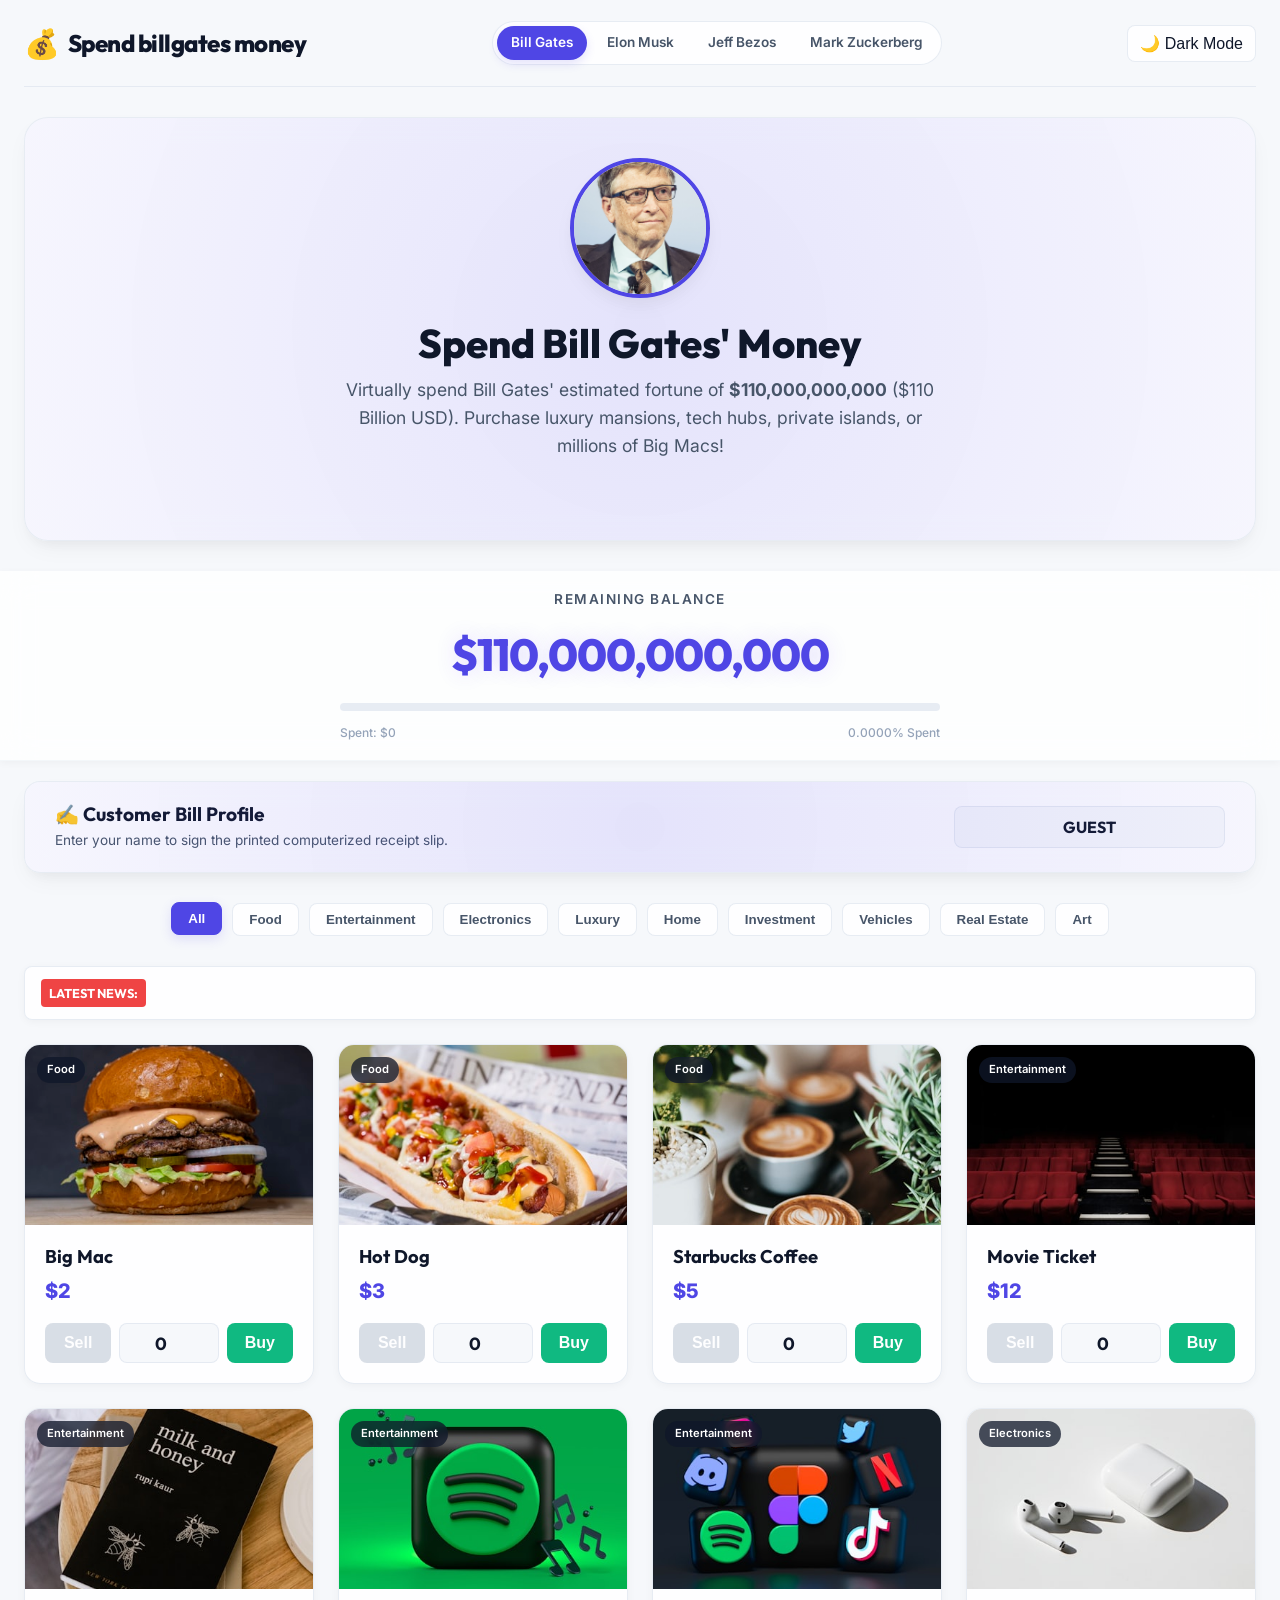
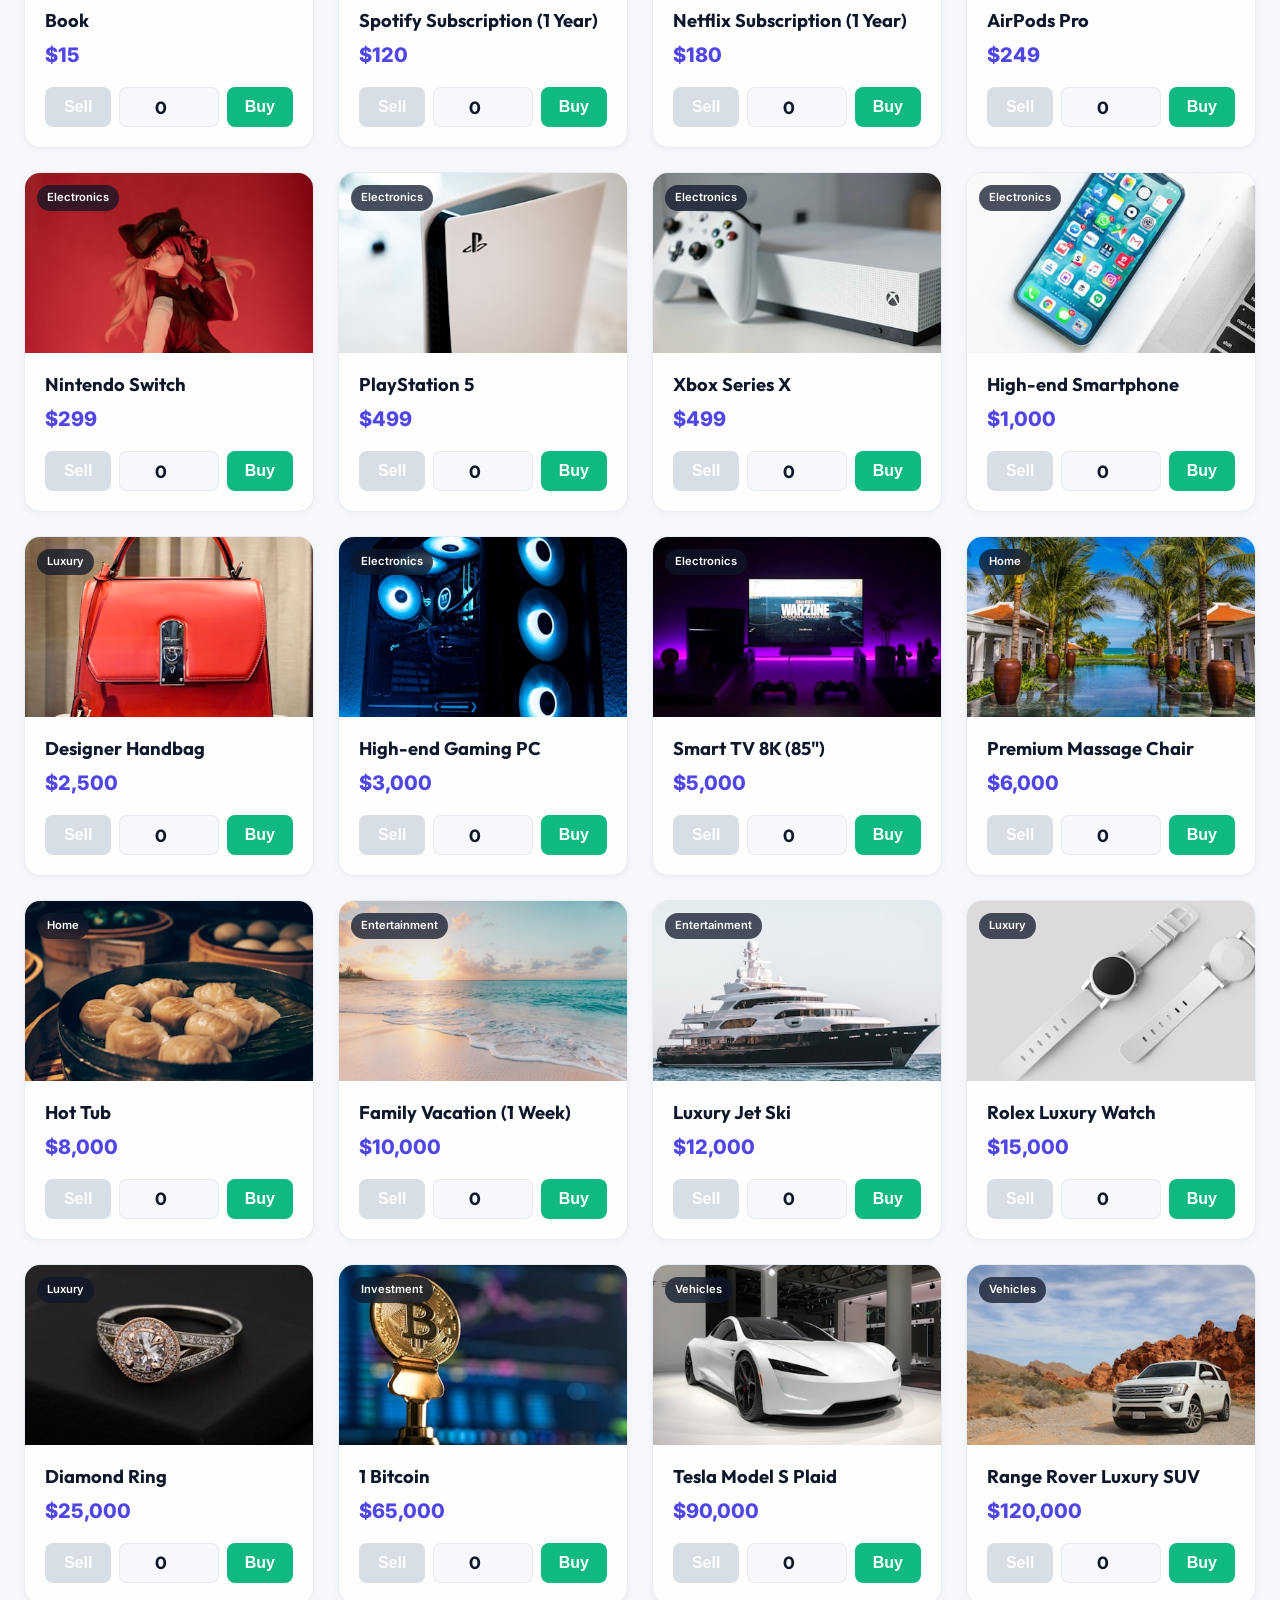
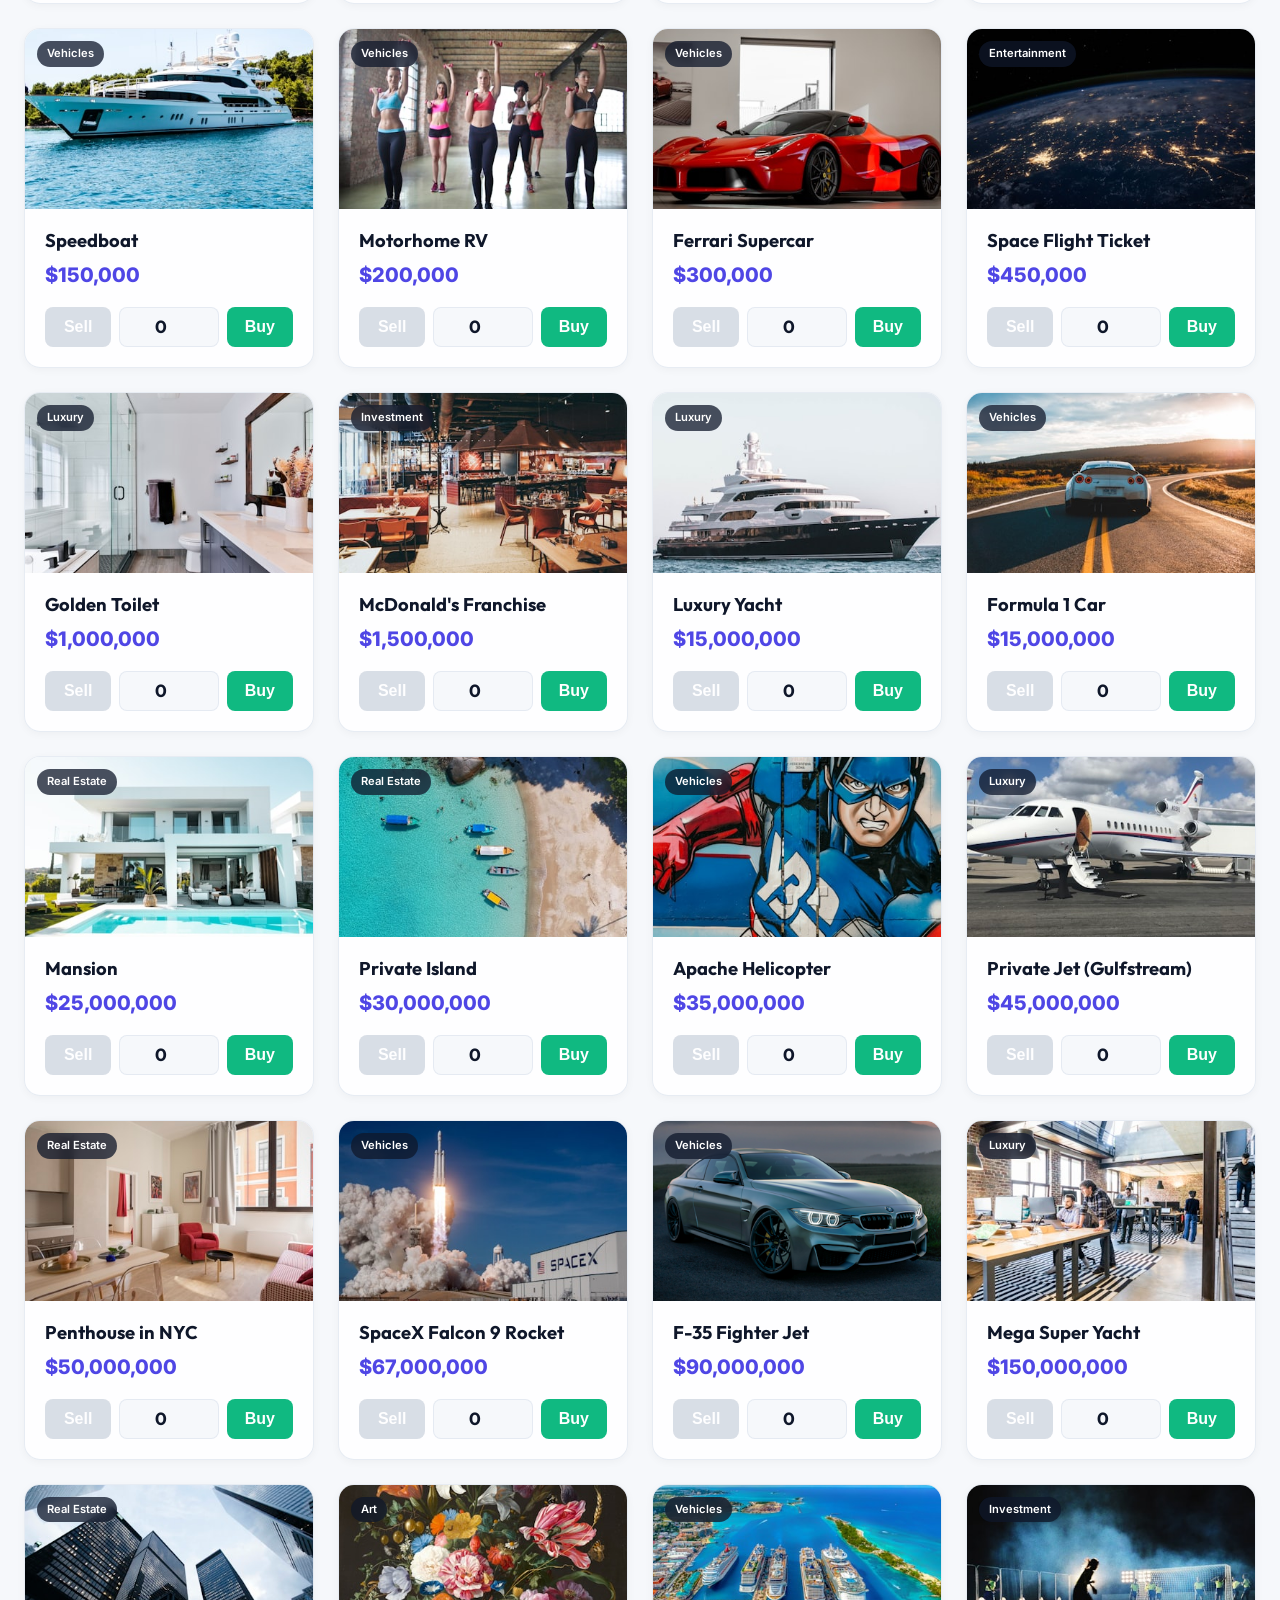
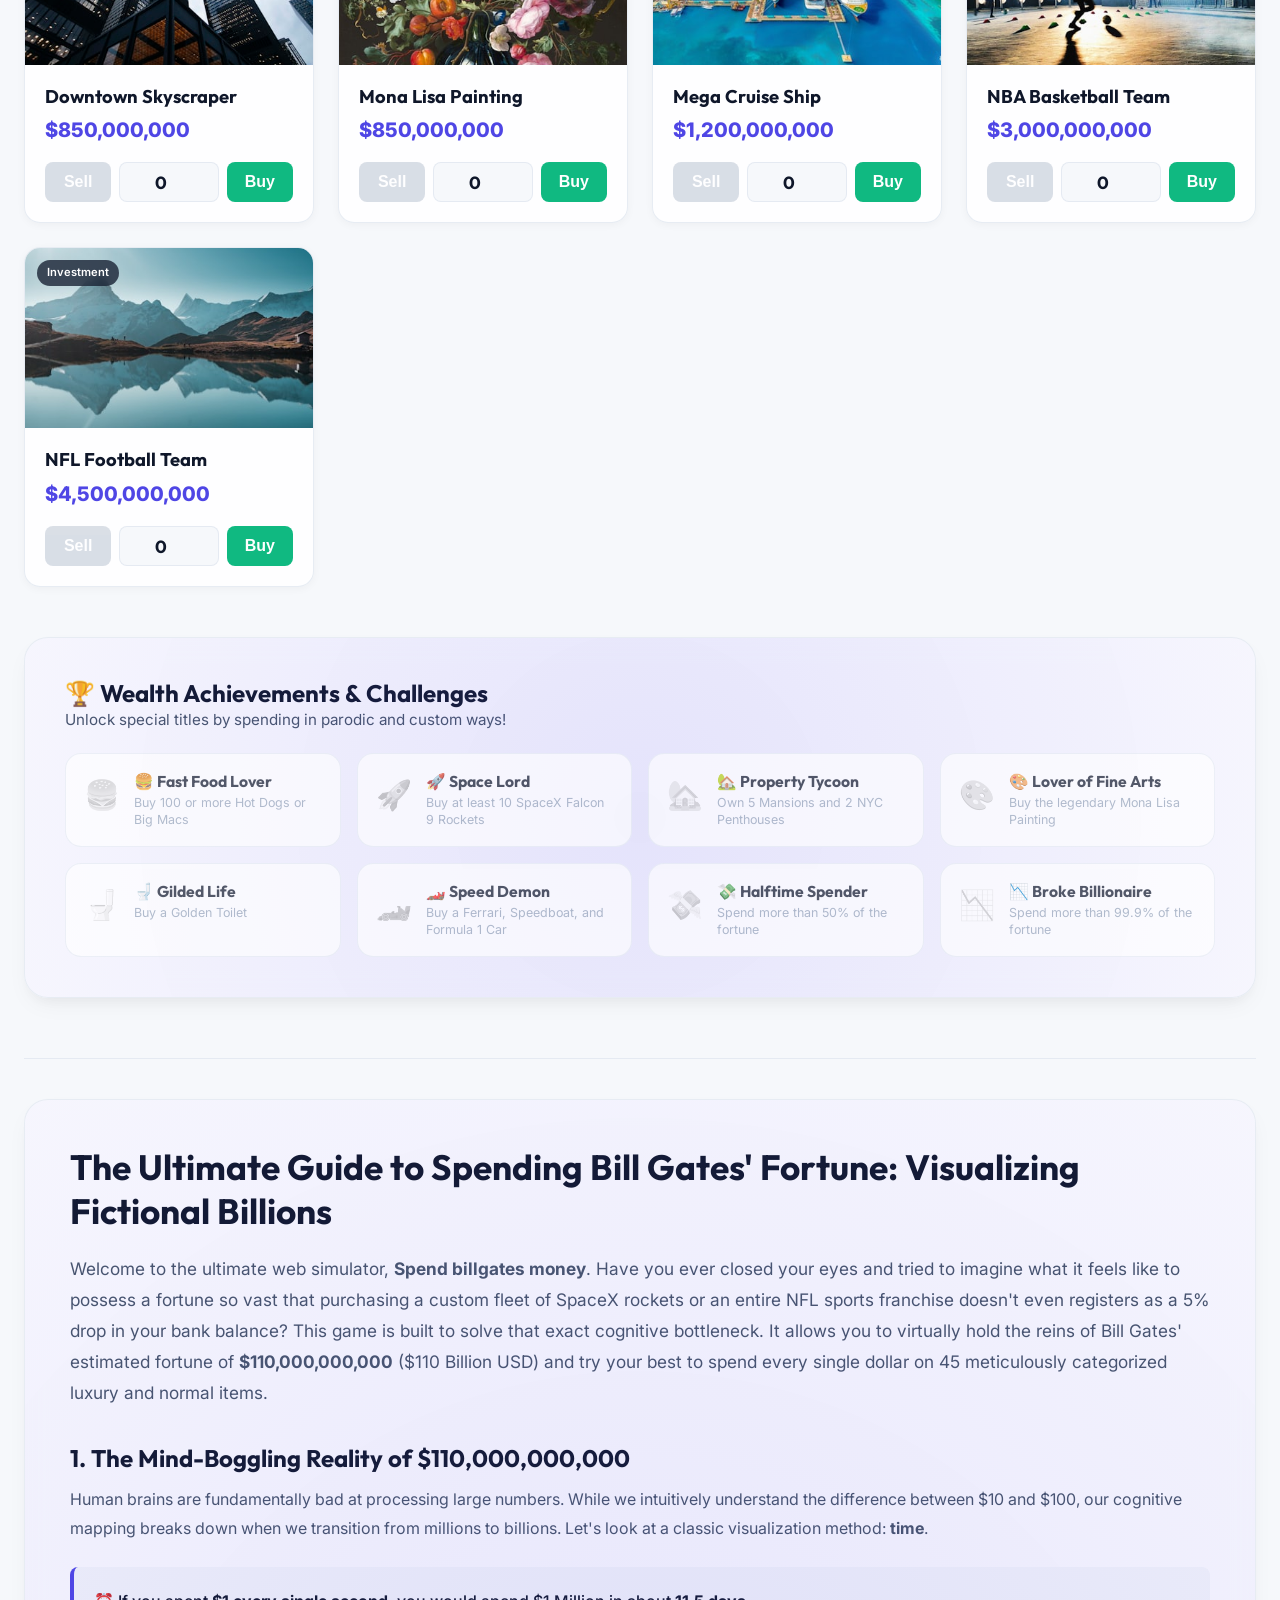
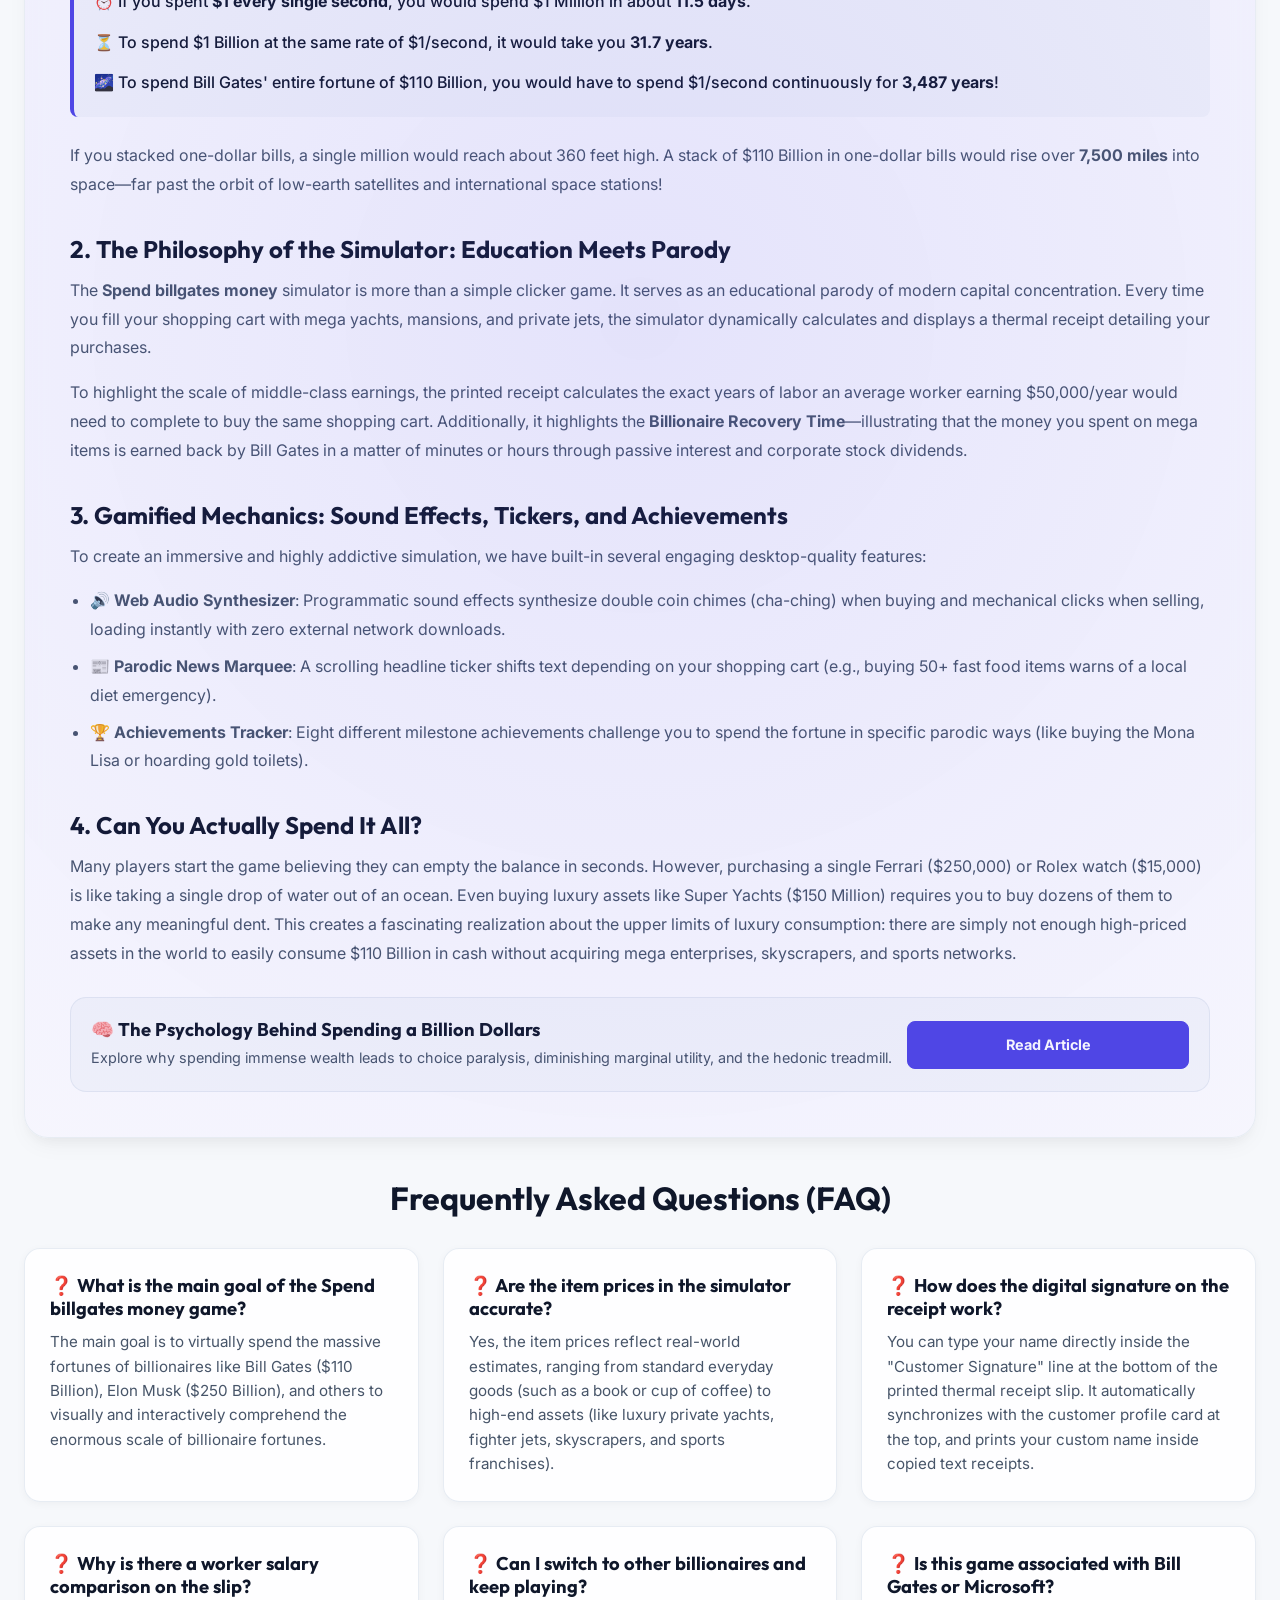
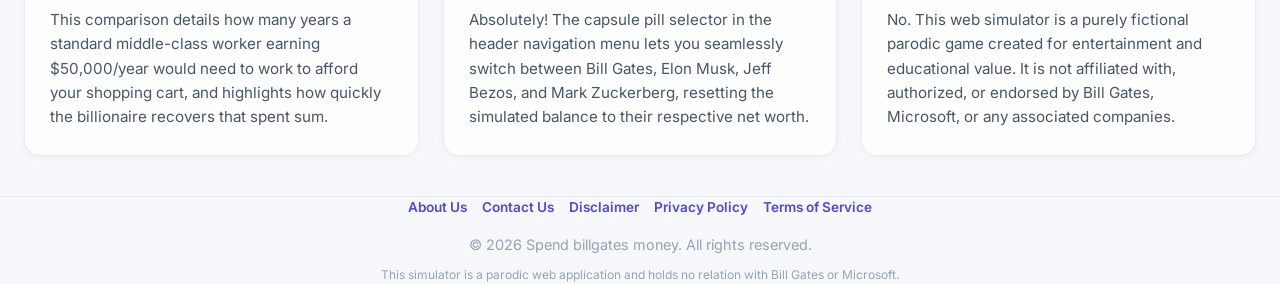
==== commit e182d374: "Add files via upload" ====
--- a/index.html
+++ b/index.html
@@ -8,13 +8,13 @@
   <title>Spend Bill Gates Money Simulator - Virtual Game ($110 Billion)</title>
   <meta name="description" content="Play the Spend Bill Gates Money Simulator! Spend Bill Gates' massive fortune of $110 Billion on 45 luxury items, houses, and investments. Get a real-time receipt.">
   <meta name="keywords" content="spend bill gates money, bill gates simulator, bill gates money game, billionaire spending game, virtual bill gates fortune">
-  <link rel="canonical" href="https://spendbillionairemoney.com/">
+  <link rel="canonical" href="https://spendbillgates-money.github.io/">
   
   <!-- Open Graph -->
   <meta property="og:type" content="website">
   <meta property="og:title" content="Spend Bill Gates Money Simulator - Virtual Game ($110 Billion)">
   <meta property="og:description" content="Spend Bill Gates' fortune of $110 Billion on jets, rockets, luxury yachts, and more. Generate and share your spending receipt!">
-  <meta property="og:url" content="https://spendbillionairemoney.com/">
+  <meta property="og:url" content="https://spendbillgates-money.github.io/">
   <meta property="og:image" content="images/avatar-bill-gates.jpg">
 
   <!-- Style -->
@@ -40,7 +40,7 @@
   <header class="container">
     <nav class="header-nav" style="display: flex; justify-content: space-between; align-items: center; flex-wrap: wrap; gap: 15px; padding: 20px 0;">
       <a href="index.html" class="logo" style="text-decoration: none; color: inherit; display: flex; align-items: center; gap: 8px;">
-        <span class="logo-icon">💰</span> Spend Billionaire Money
+        <span class="logo-icon">💰</span> Spend billgates money
       </a>
       
       <div class="nav-links-capsule">
@@ -168,6 +168,14 @@
       <p style="color: var(--text-secondary); margin-bottom: 16px; font-size: 1rem;">
         Many players start the game believing they can empty the balance in seconds. However, purchasing a single Ferrari ($250,000) or Rolex watch ($15,000) is like taking a single drop of water out of an ocean. Even buying luxury assets like Super Yachts ($150 Million) requires you to buy dozens of them to make any meaningful dent. This creates a fascinating realization about the upper limits of luxury consumption: there are simply not enough high-priced assets in the world to easily consume $110 Billion in cash without acquiring mega enterprises, skyscrapers, and sports networks.
       </p>
+      
+      <div style="background: var(--bg-color); border: 1px solid var(--panel-border); padding: 20px; margin-top: 30px; border-radius: var(--radius-md); display: flex; align-items: center; justify-content: space-between; flex-wrap: wrap; gap: 15px;">
+        <div style="text-align: left;">
+          <h4 style="font-size: 1.15rem; font-family: 'Outfit', sans-serif; margin-bottom: 4px;">🧠 The Psychology Behind Spending a Billion Dollars</h4>
+          <p style="color: var(--text-secondary); font-size: 0.9rem; margin-bottom: 0;">Explore why spending immense wealth leads to choice paralysis, diminishing marginal utility, and the hedonic treadmill.</p>
+        </div>
+        <a href="psychology-of-spending.html" class="receipt-btn primary" style="text-decoration: none; padding: 10px 20px; font-size: 0.9rem; font-weight: 700; border-radius: var(--radius-sm); white-space: nowrap; color: white;">Read Article</a>
+      </div>
     </div>
 
     <!-- Expanded FAQ Accordion Grid -->
@@ -229,7 +237,14 @@
 
   <!-- Footer -->
   <footer class="container">
-    <p>&copy; 2026 Spend Billionaire Money Simulator. All rights reserved.</p>
+    <div style="display: flex; justify-content: center; gap: 15px; margin-bottom: 15px; font-size: 0.85rem; flex-wrap: wrap;">
+      <a href="about.html" style="font-weight: 600;">About Us</a>
+      <a href="contact.html" style="font-weight: 600;">Contact Us</a>
+      <a href="disclaimer.html" style="font-weight: 600;">Disclaimer</a>
+      <a href="privacy-policy.html" style="font-weight: 600;">Privacy Policy</a>
+      <a href="terms-of-service.html" style="font-weight: 600;">Terms of Service</a>
+    </div>
+    <p>&copy; 2026 Spend billgates money. All rights reserved.</p>
     <p style="font-size: 0.75rem; margin-top: 8px; color: var(--text-muted);">This simulator is a parodic web application and holds no relation with Bill Gates or Microsoft.</p>
   </footer>
 
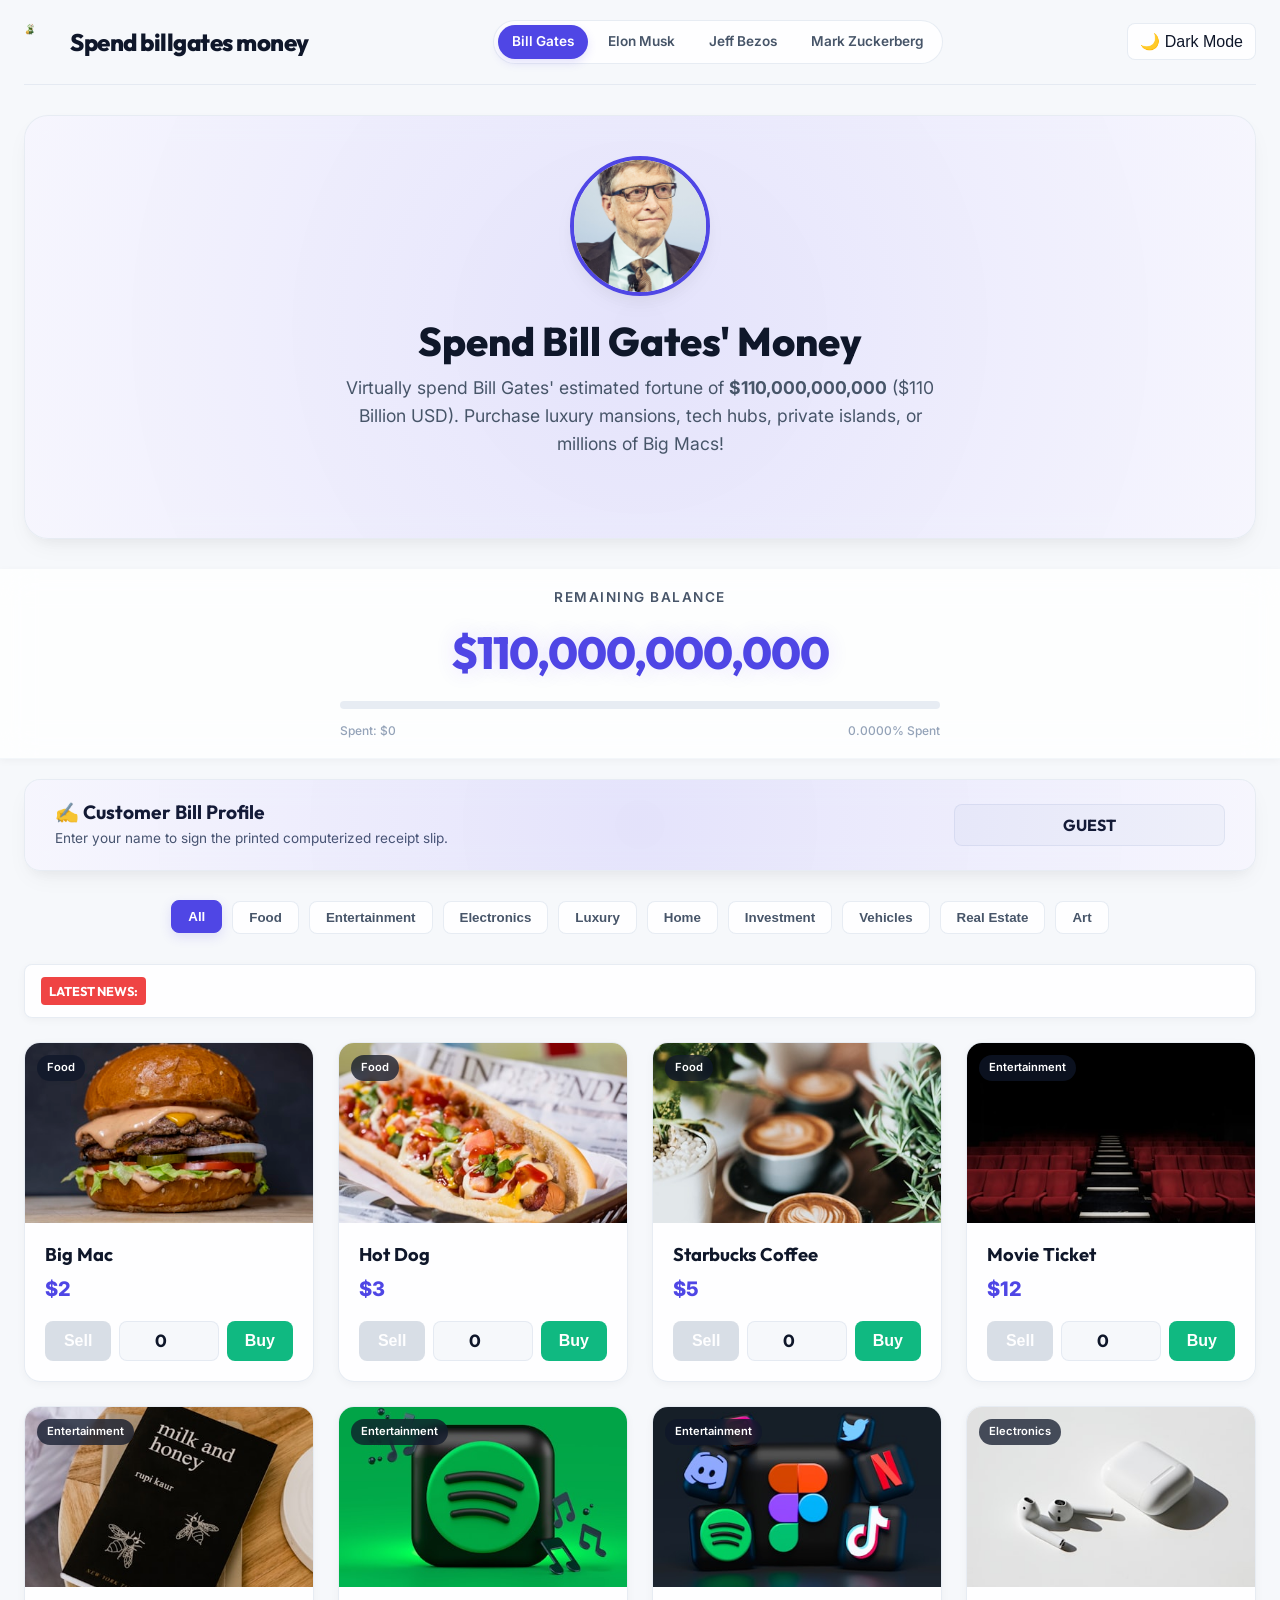
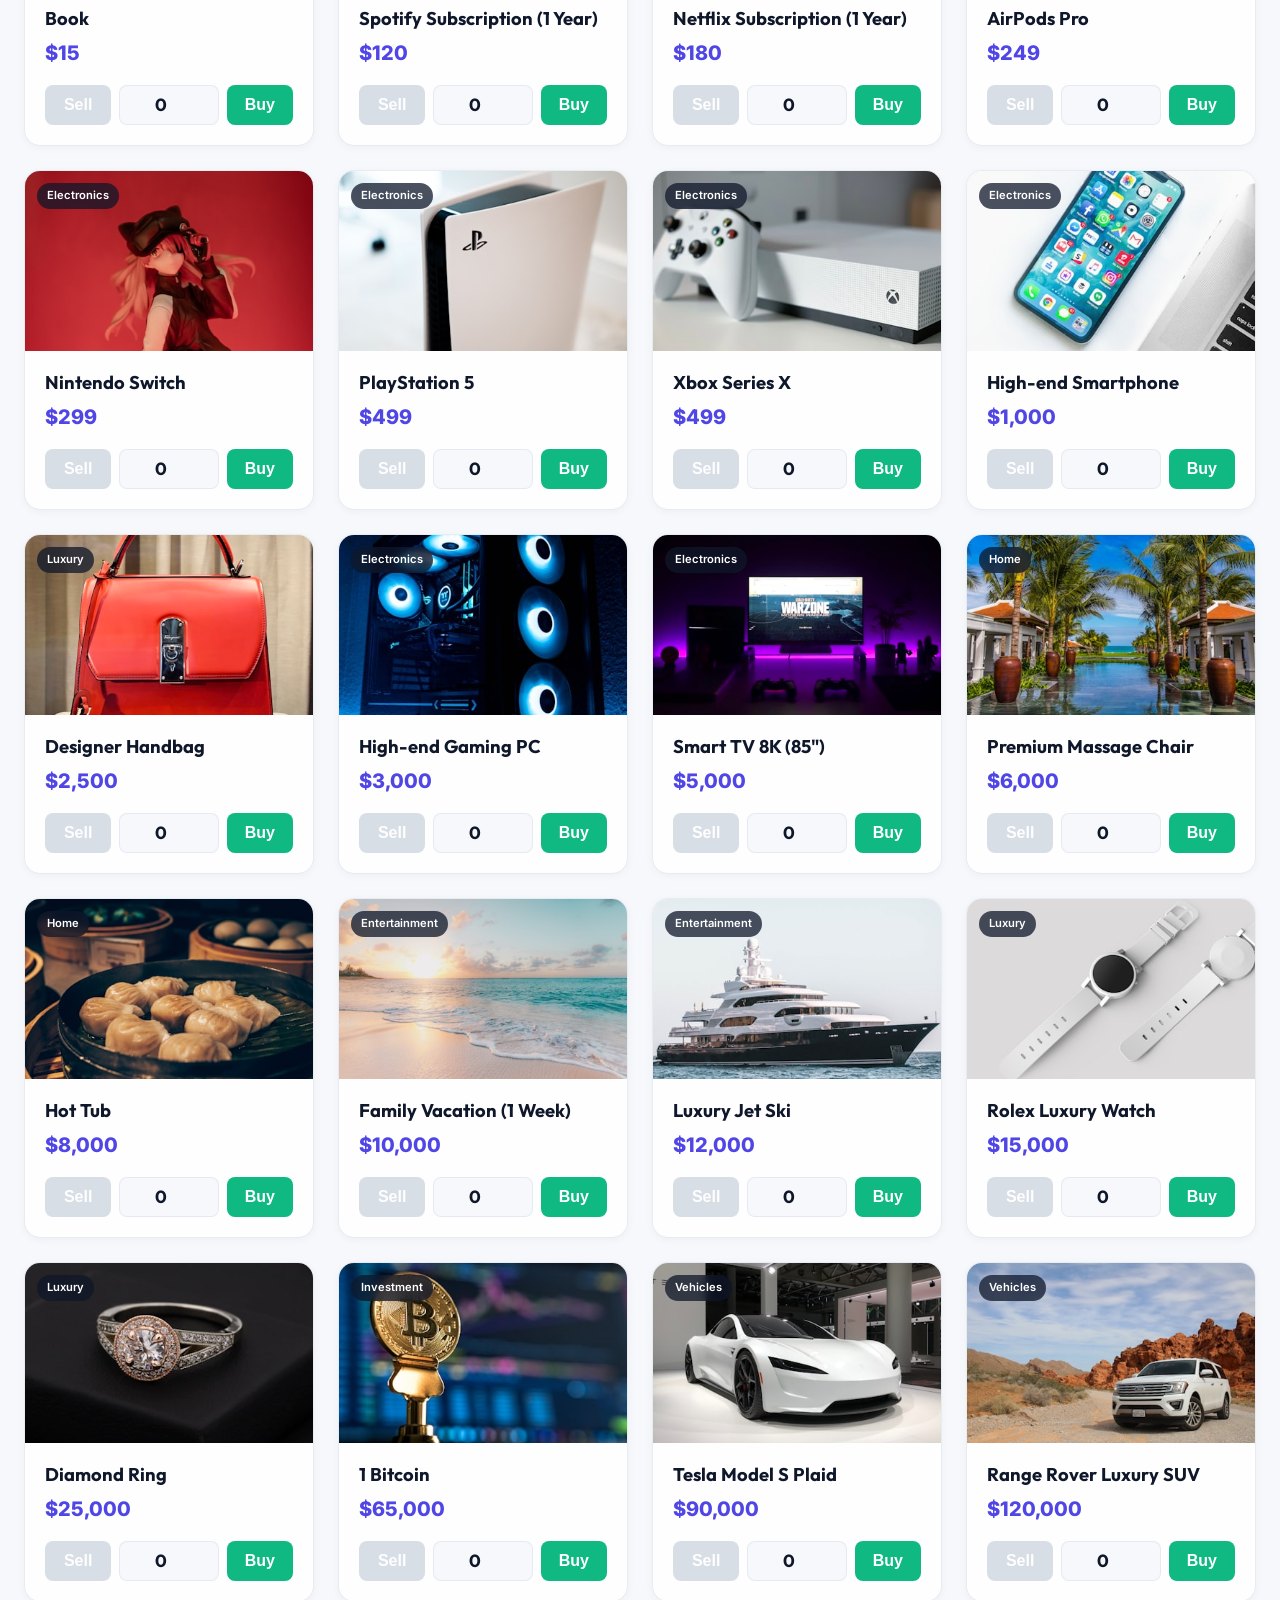
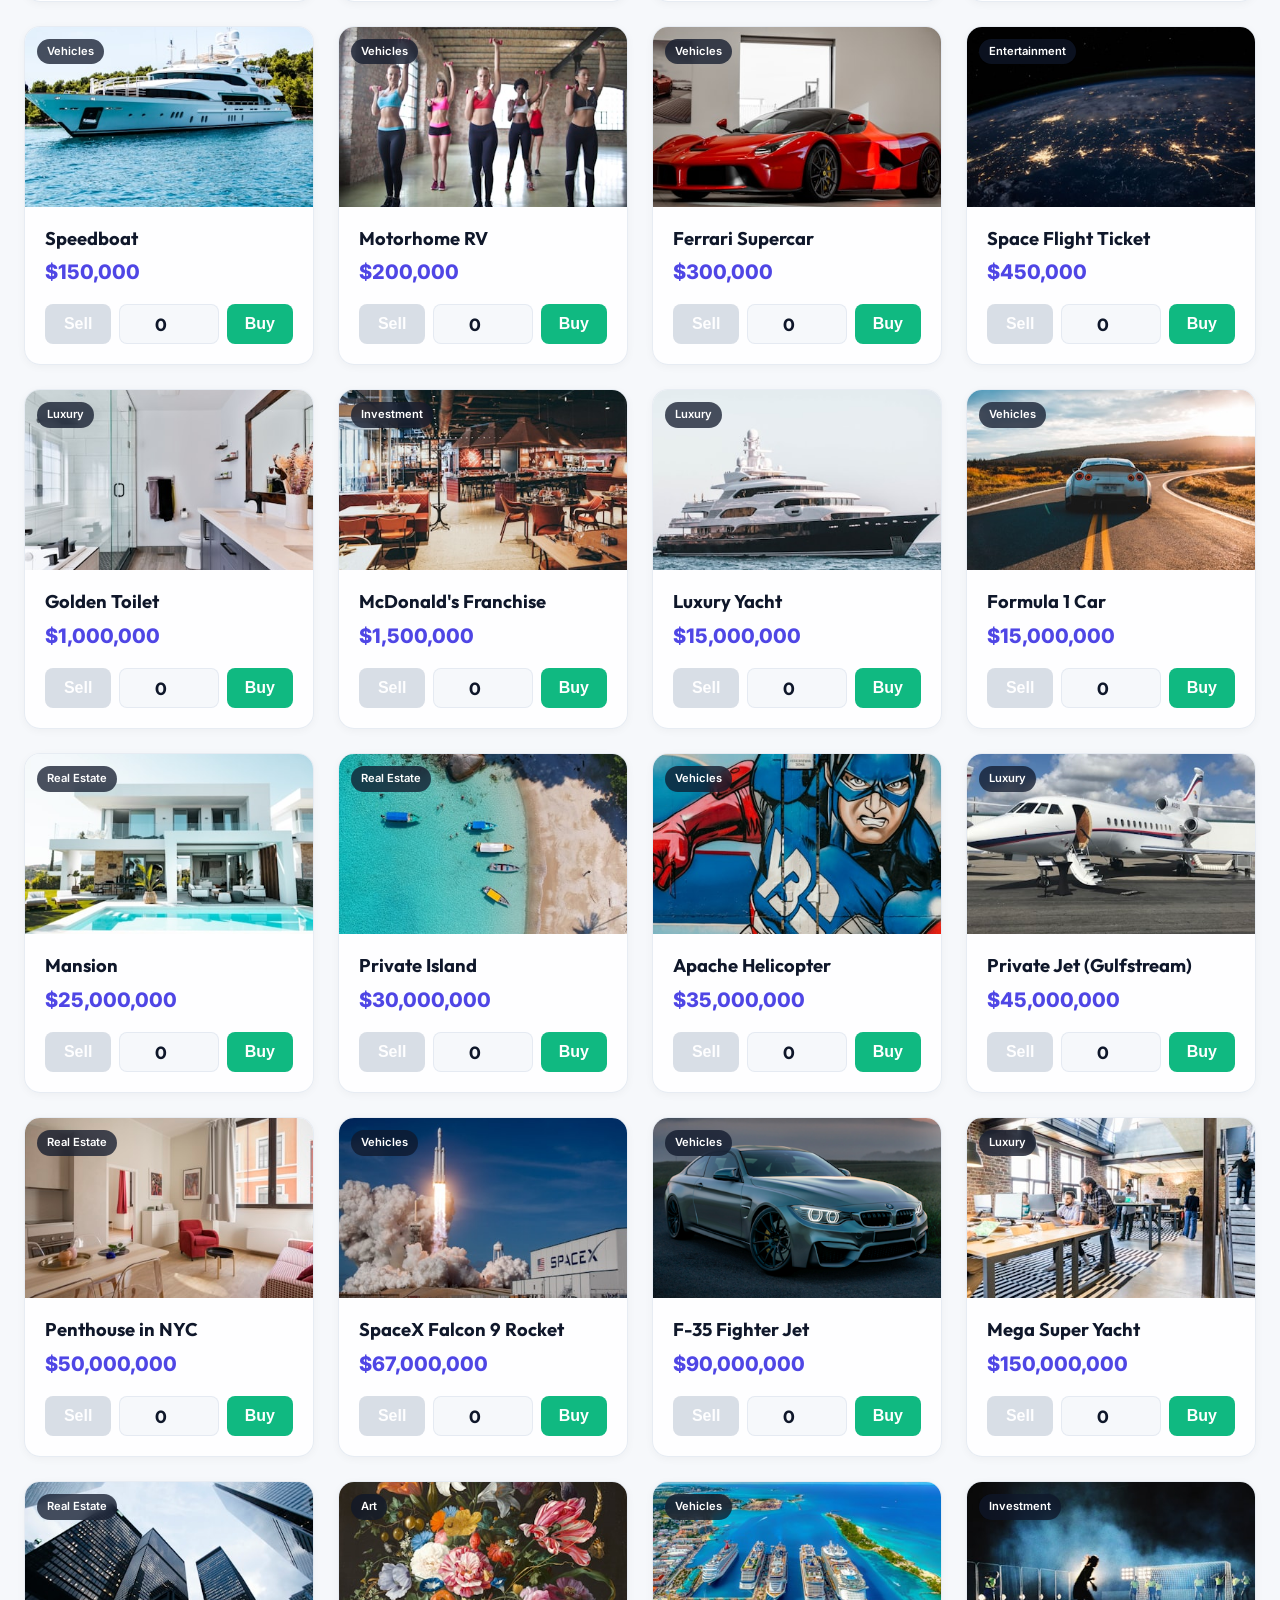
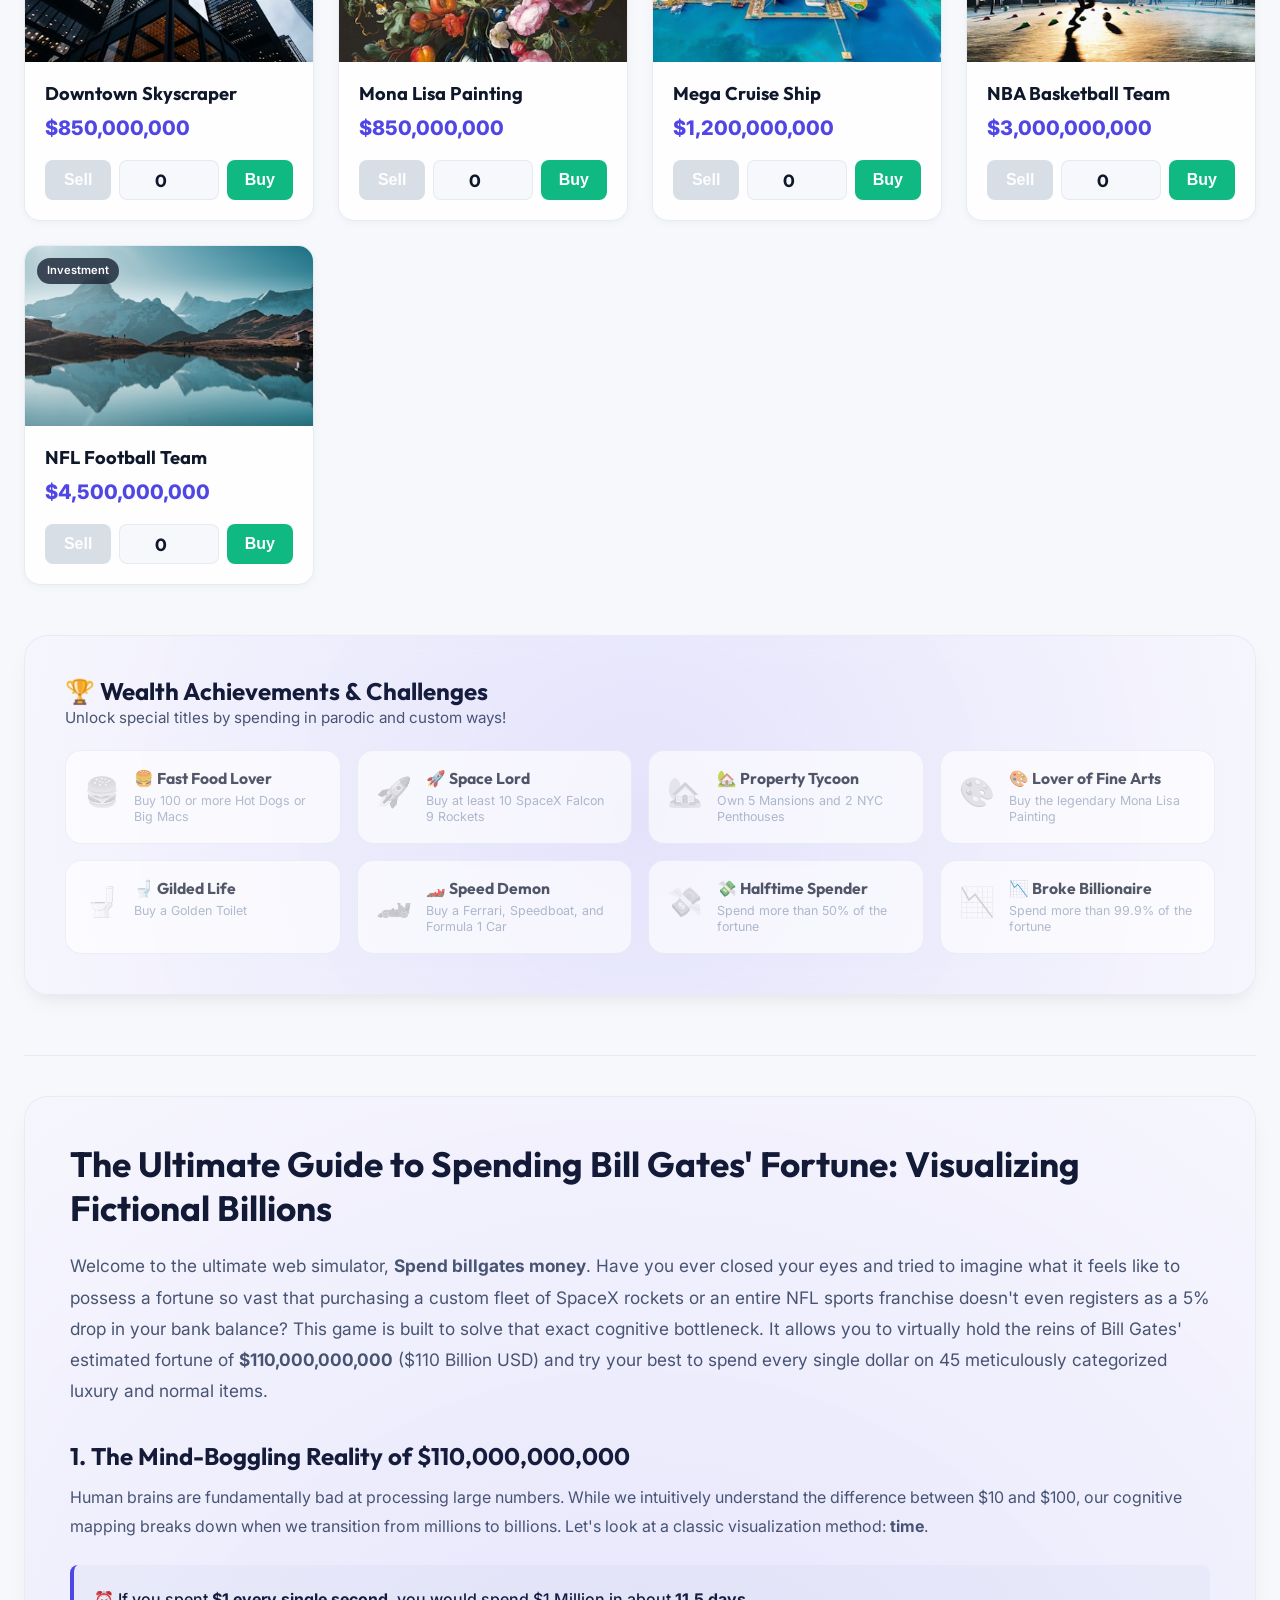
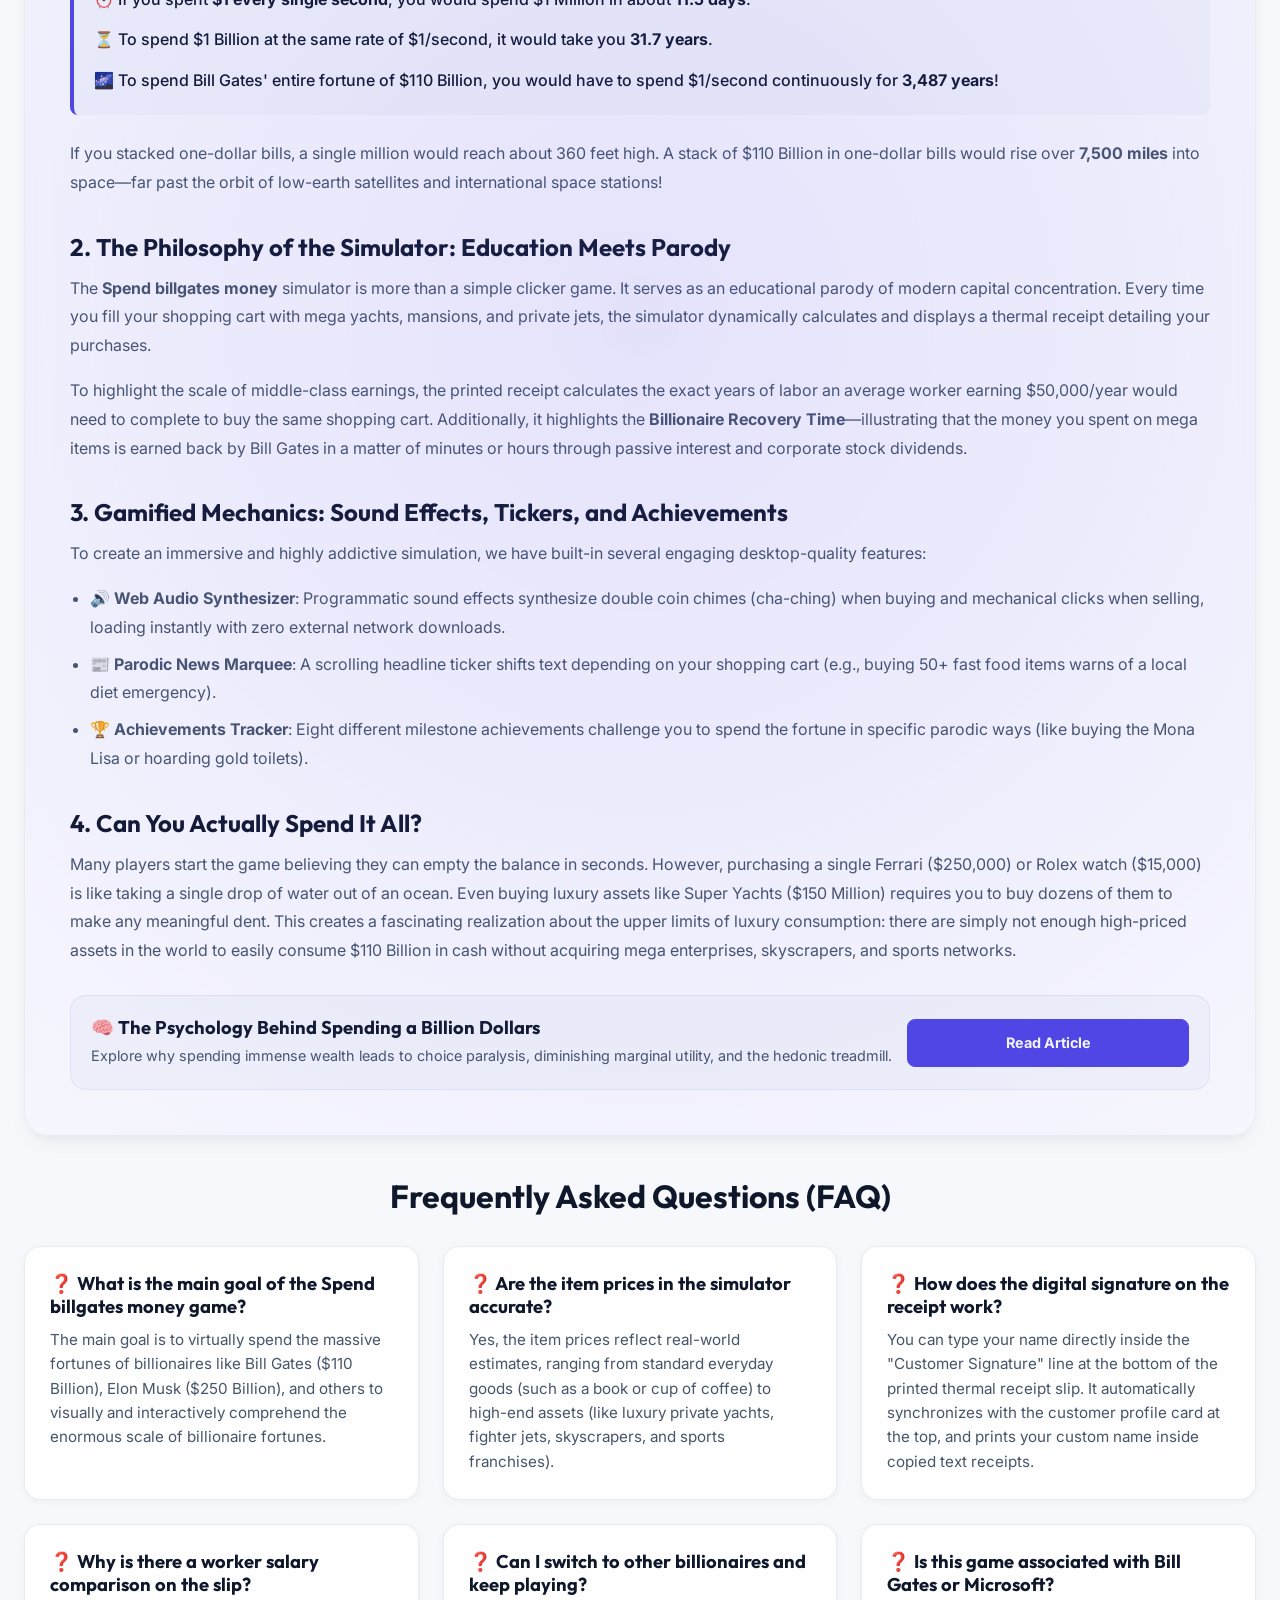
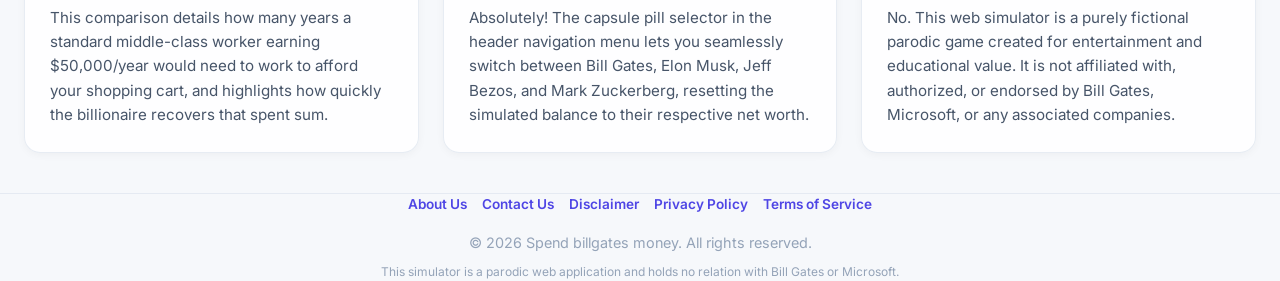
==== commit b5110ab8: "Add files via upload" ====
--- a/index.html
+++ b/index.html
@@ -3,6 +3,7 @@
 <head>
   <meta charset="UTF-8">
   <meta name="viewport" content="width=device-width, initial-scale=1.0">
+  <link rel="icon" type="image/png" href="images/favicon.png">
   
   <!-- SEO Meta Tags -->
   <title>Spend Bill Gates Money Simulator - Virtual Game ($110 Billion)</title>
@@ -39,15 +40,15 @@
   <!-- Navigation -->
   <header class="container">
     <nav class="header-nav" style="display: flex; justify-content: space-between; align-items: center; flex-wrap: wrap; gap: 15px; padding: 20px 0;">
-      <a href="index.html" class="logo" style="text-decoration: none; color: inherit; display: flex; align-items: center; gap: 8px;">
-        <span class="logo-icon">💰</span> Spend billgates money
+      <a href="./" class="logo" style="text-decoration: none; color: inherit; display: flex; align-items: center; gap: 8px;">
+        <img src="images/logo.png" alt="Silly Money Logo" class="logo-image"> Spend billgates money
       </a>
       
       <div class="nav-links-capsule">
-        <a href="index.html" class="nav-link-item active-billionaire" id="nav-bill-gates">Bill Gates</a>
-        <a href="spend-elon-musk-money.html" class="nav-link-item" id="nav-elon-musk">Elon Musk</a>
-        <a href="spend-jeff-bezos-money.html" class="nav-link-item" id="nav-jeff-bezos">Jeff Bezos</a>
-        <a href="spend-mark-zuckerberg-money.html" class="nav-link-item" id="nav-mark-zuckerberg">Mark Zuckerberg</a>
+        <a href="./" class="nav-link-item active-billionaire" id="nav-bill-gates">Bill Gates</a>
+        <a href="spend-elon-musk-money" class="nav-link-item" id="nav-elon-musk">Elon Musk</a>
+        <a href="spend-jeff-bezos-money" class="nav-link-item" id="nav-jeff-bezos">Jeff Bezos</a>
+        <a href="spend-mark-zuckerberg-money" class="nav-link-item" id="nav-mark-zuckerberg">Mark Zuckerberg</a>
       </div>
 
       <div class="nav-actions">
@@ -174,7 +175,7 @@
           <h4 style="font-size: 1.15rem; font-family: 'Outfit', sans-serif; margin-bottom: 4px;">🧠 The Psychology Behind Spending a Billion Dollars</h4>
           <p style="color: var(--text-secondary); font-size: 0.9rem; margin-bottom: 0;">Explore why spending immense wealth leads to choice paralysis, diminishing marginal utility, and the hedonic treadmill.</p>
         </div>
-        <a href="psychology-of-spending.html" class="receipt-btn primary" style="text-decoration: none; padding: 10px 20px; font-size: 0.9rem; font-weight: 700; border-radius: var(--radius-sm); white-space: nowrap; color: white;">Read Article</a>
+        <a href="psychology-of-spending" class="receipt-btn primary" style="text-decoration: none; padding: 10px 20px; font-size: 0.9rem; font-weight: 700; border-radius: var(--radius-sm); white-space: nowrap; color: white;">Read Article</a>
       </div>
     </div>
 
@@ -238,11 +239,11 @@
   <!-- Footer -->
   <footer class="container">
     <div style="display: flex; justify-content: center; gap: 15px; margin-bottom: 15px; font-size: 0.85rem; flex-wrap: wrap;">
-      <a href="about.html" style="font-weight: 600;">About Us</a>
-      <a href="contact.html" style="font-weight: 600;">Contact Us</a>
-      <a href="disclaimer.html" style="font-weight: 600;">Disclaimer</a>
-      <a href="privacy-policy.html" style="font-weight: 600;">Privacy Policy</a>
-      <a href="terms-of-service.html" style="font-weight: 600;">Terms of Service</a>
+      <a href="about" style="font-weight: 600;">About Us</a>
+      <a href="contact" style="font-weight: 600;">Contact Us</a>
+      <a href="disclaimer" style="font-weight: 600;">Disclaimer</a>
+      <a href="privacy-policy" style="font-weight: 600;">Privacy Policy</a>
+      <a href="terms-of-service" style="font-weight: 600;">Terms of Service</a>
     </div>
     <p>&copy; 2026 Spend billgates money. All rights reserved.</p>
     <p style="font-size: 0.75rem; margin-top: 8px; color: var(--text-muted);">This simulator is a parodic web application and holds no relation with Bill Gates or Microsoft.</p>
--- a/css/style.css
+++ b/css/style.css
@@ -115,6 +115,17 @@
   display: flex;
   align-items: center;
   gap: 8px;
+}
+
+.logo-image {
+  height: 38px;
+  width: 38px;
+  object-fit: contain;
+  transition: transform 0.4s cubic-bezier(0.175, 0.885, 0.32, 1.275);
+}
+
+.logo:hover .logo-image {
+  transform: rotate(-12deg) scale(1.18);
 }
 
 .logo-icon {
